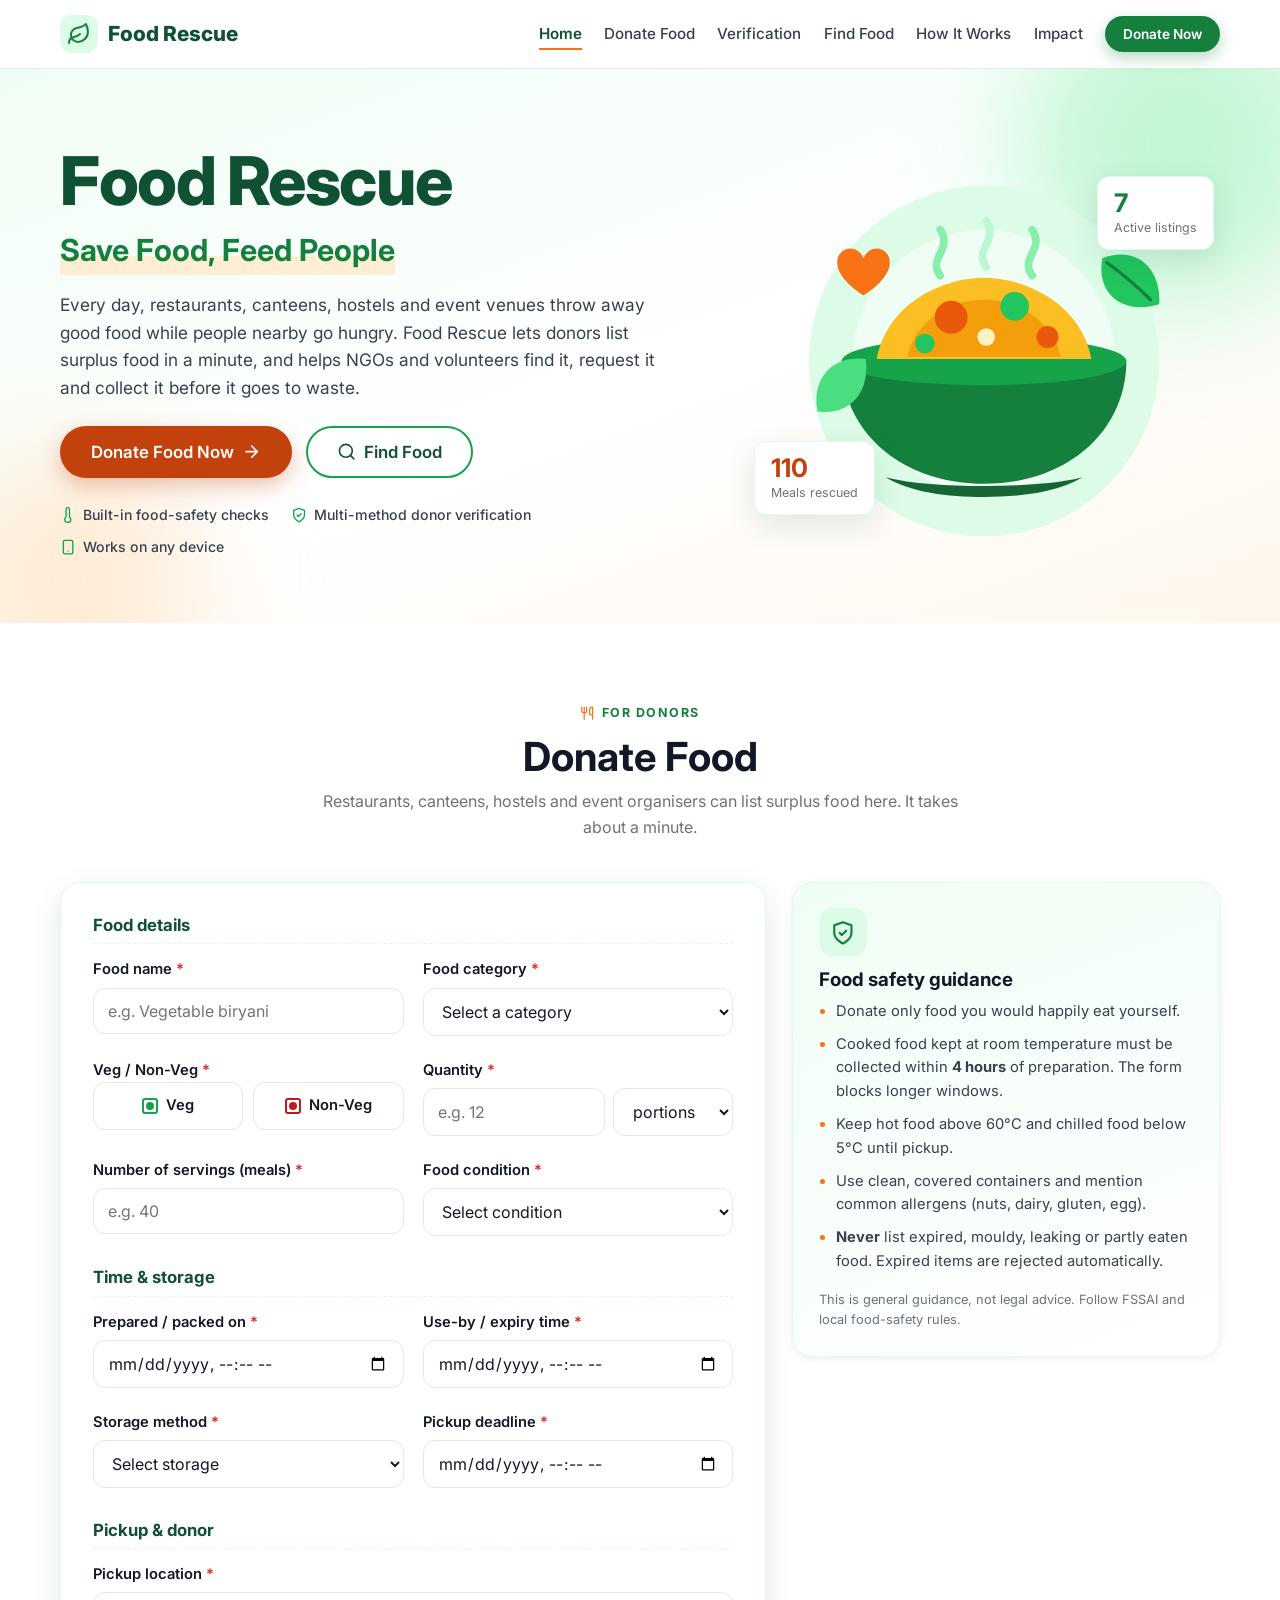
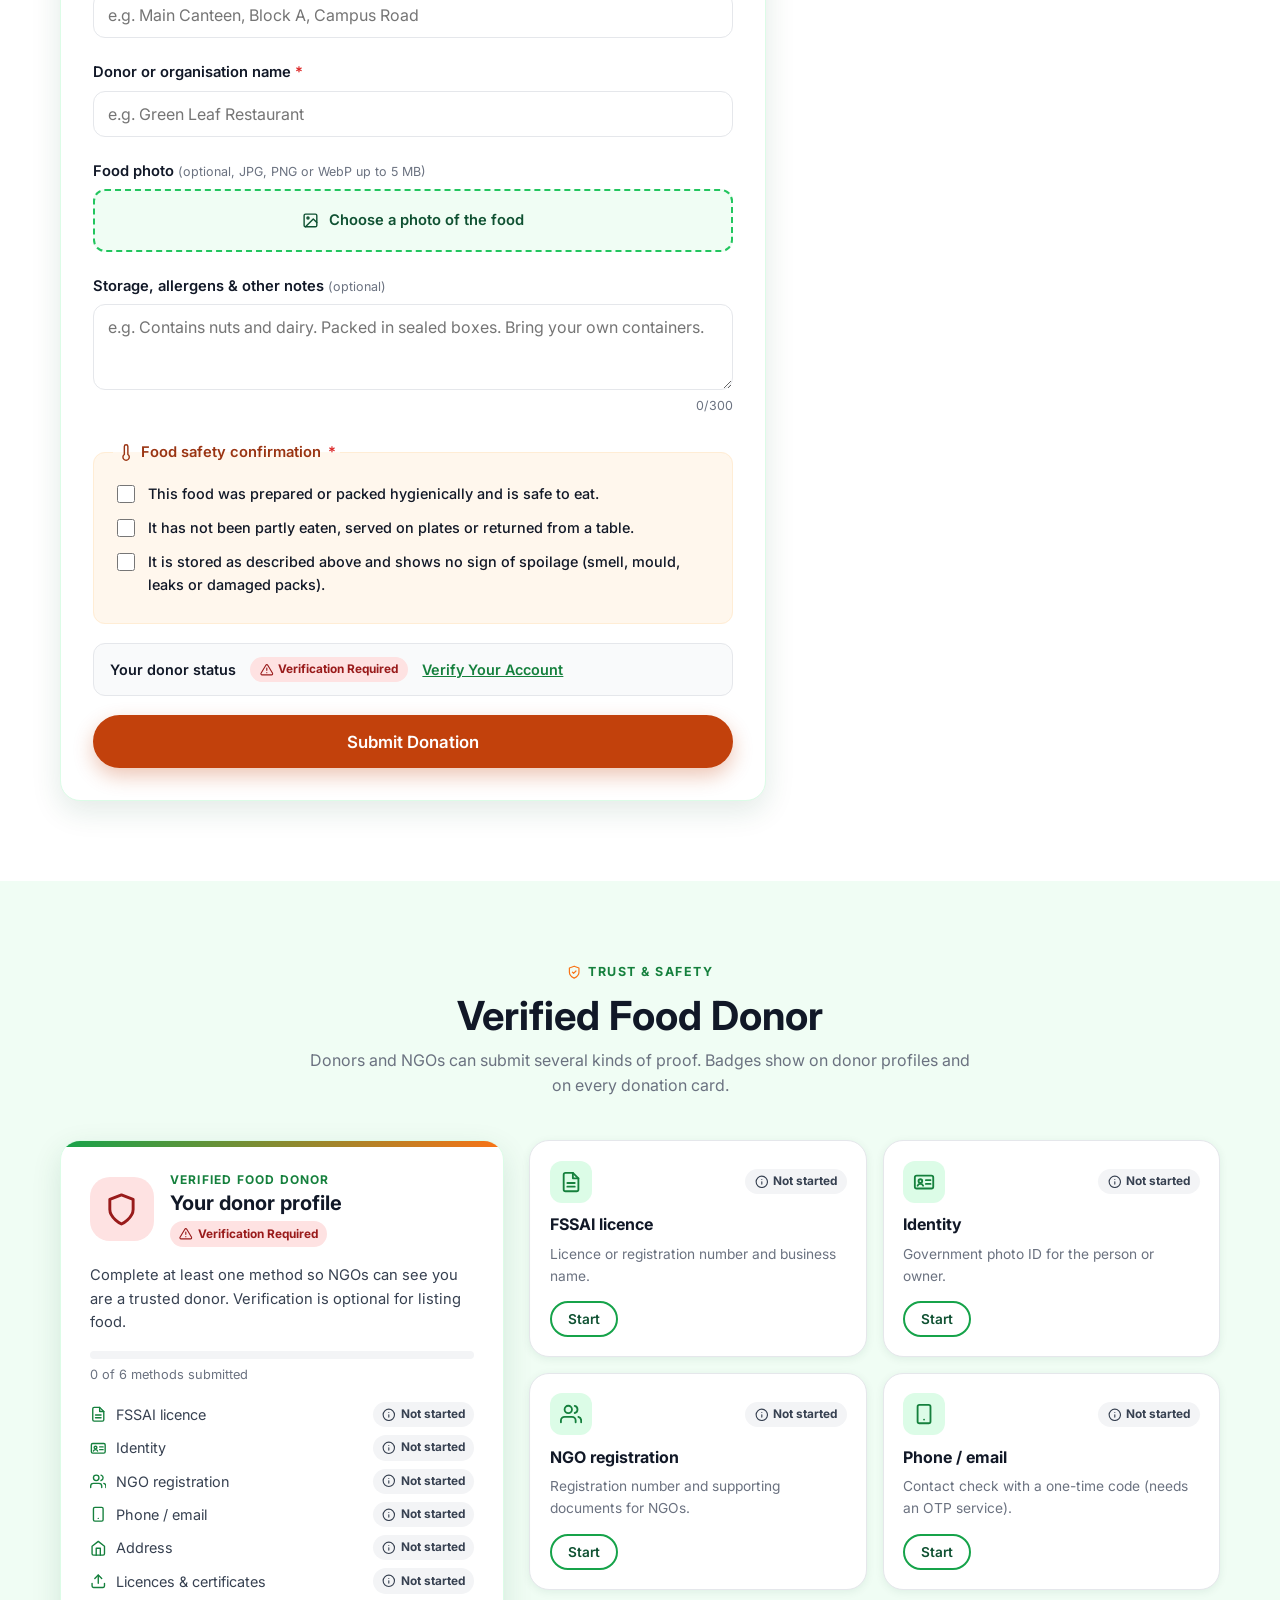
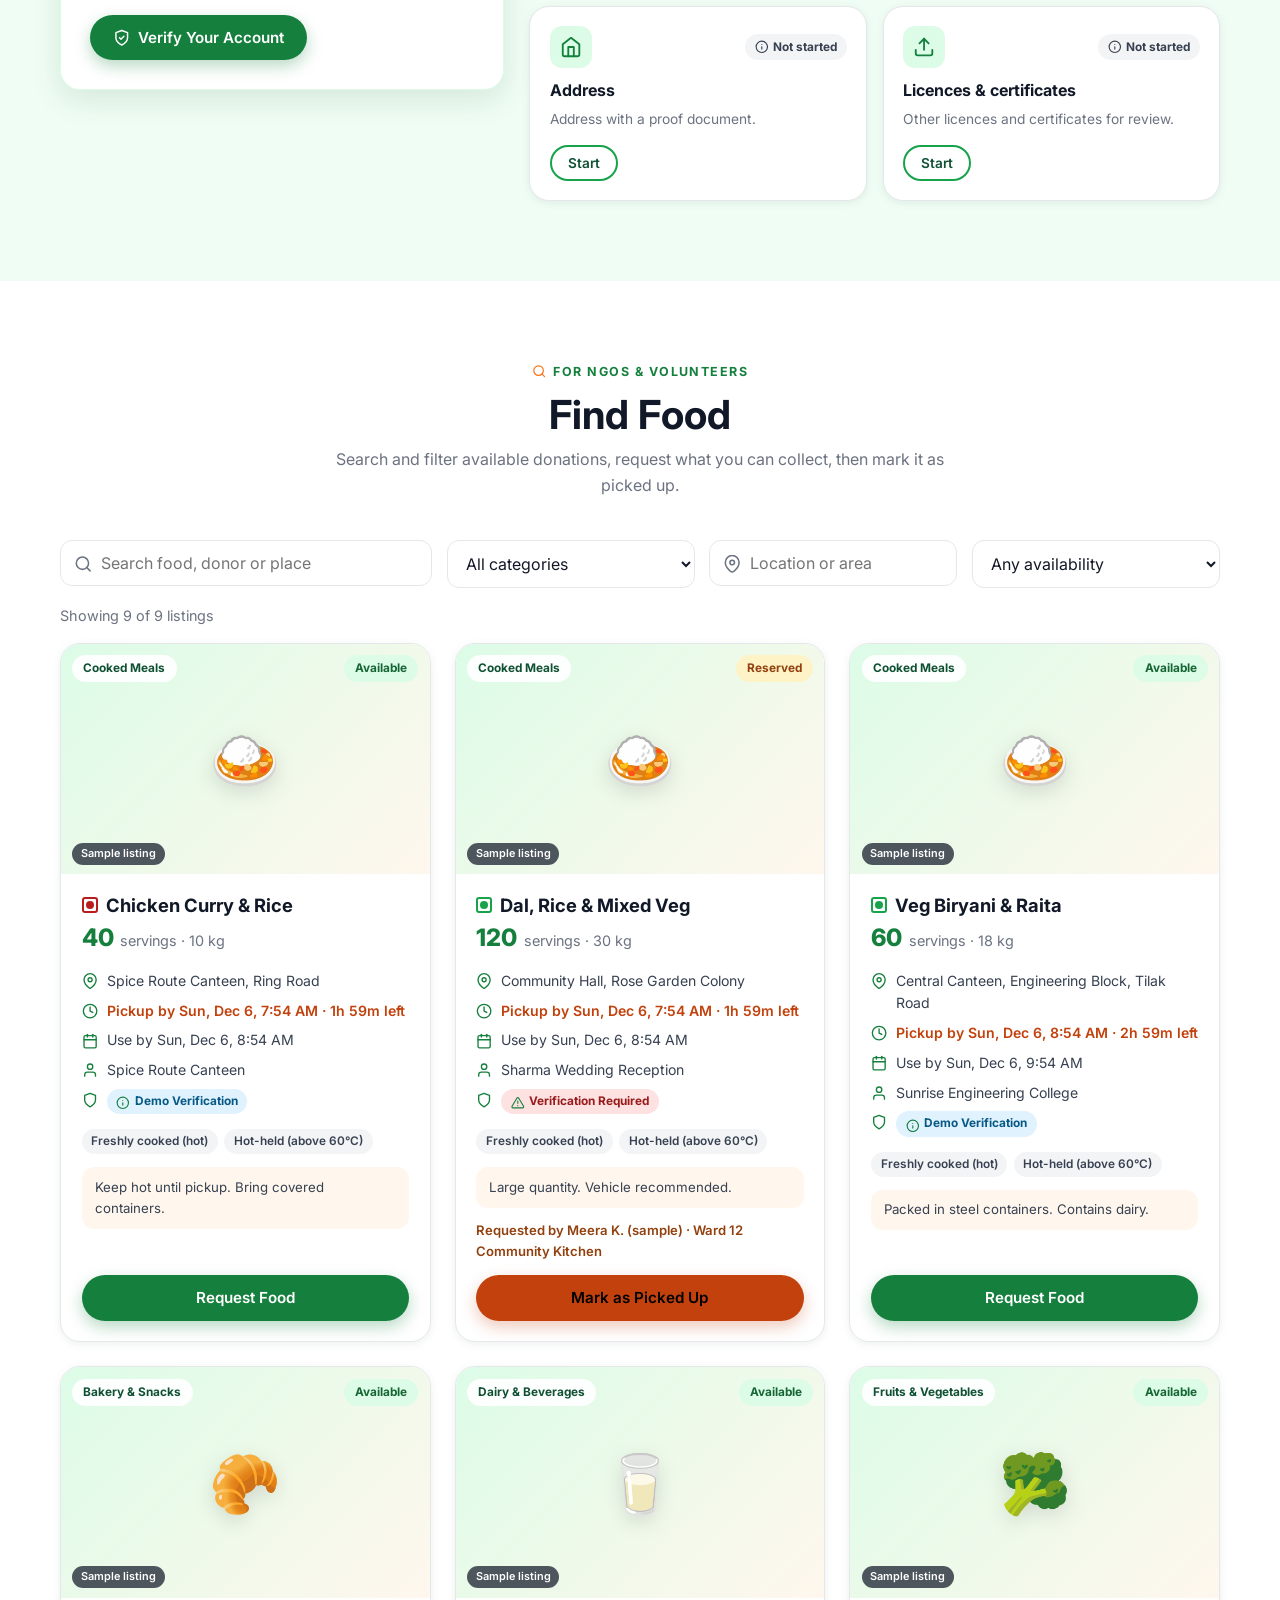
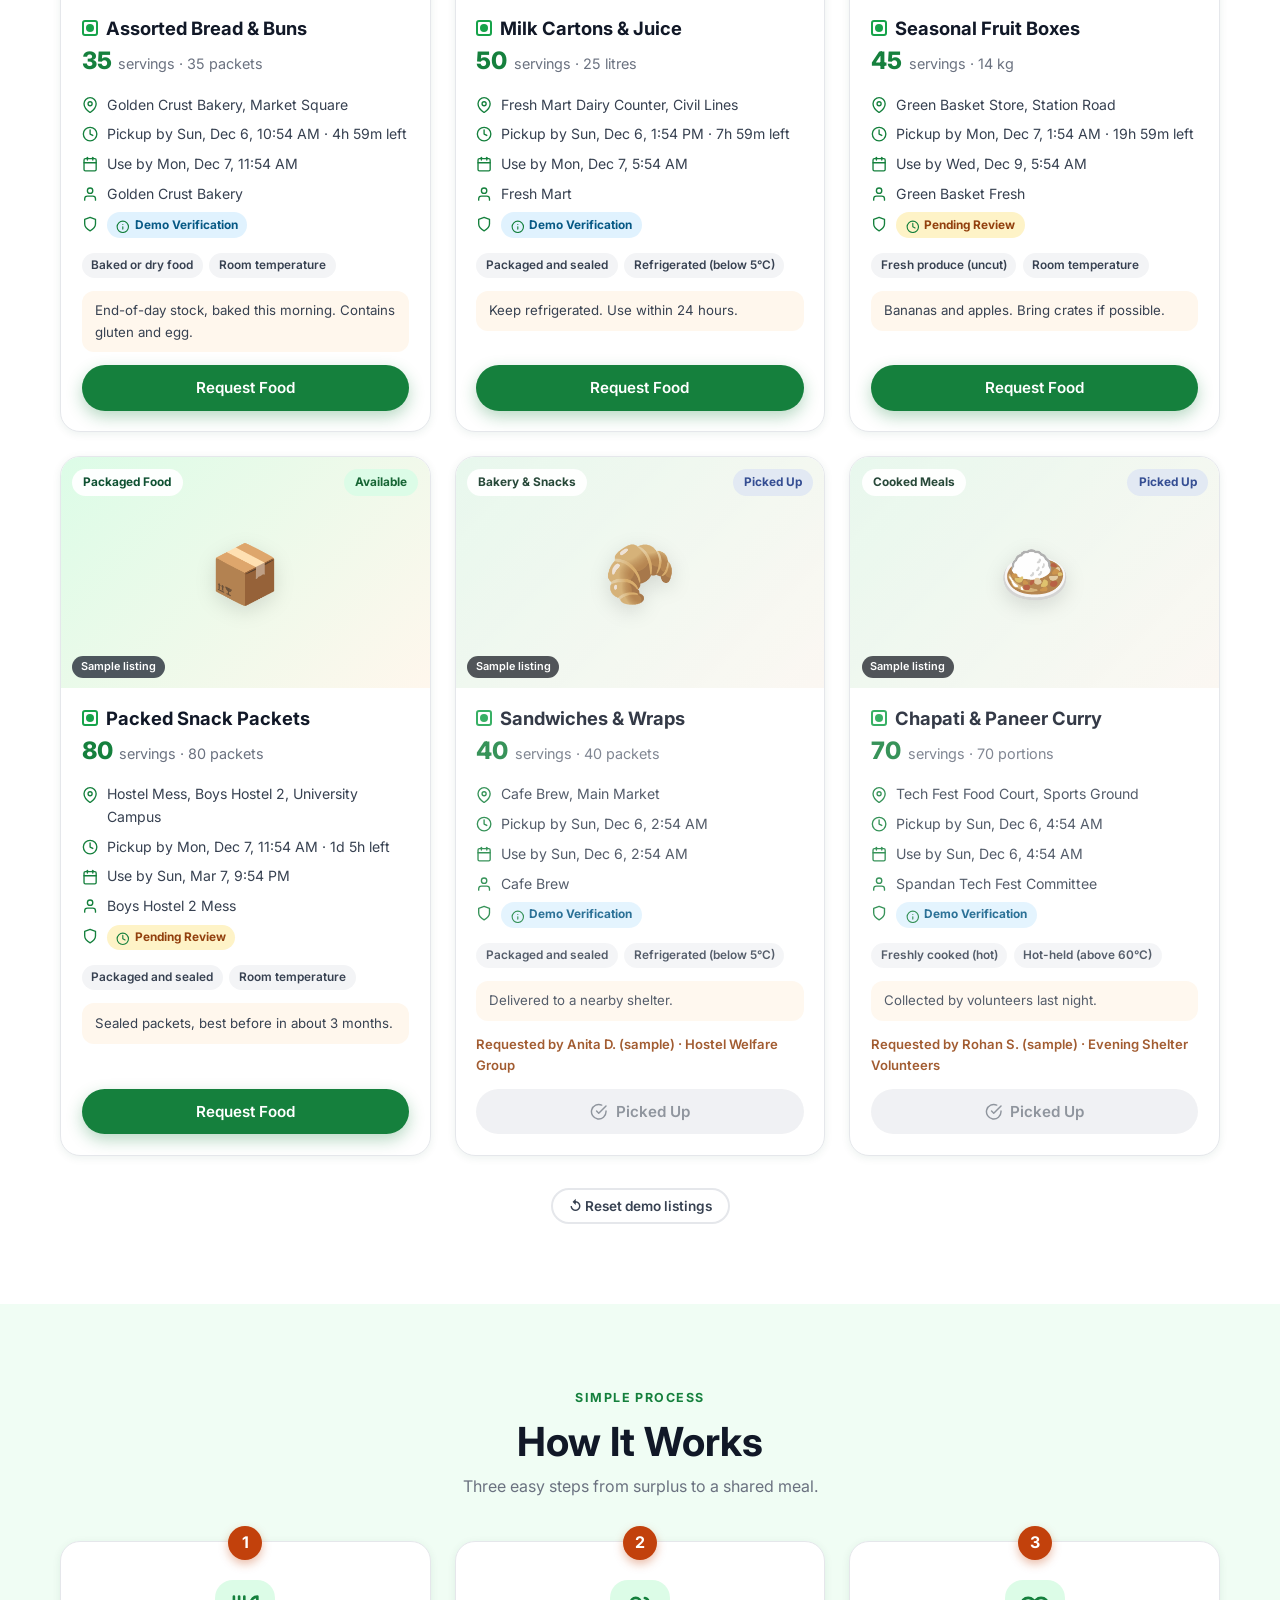
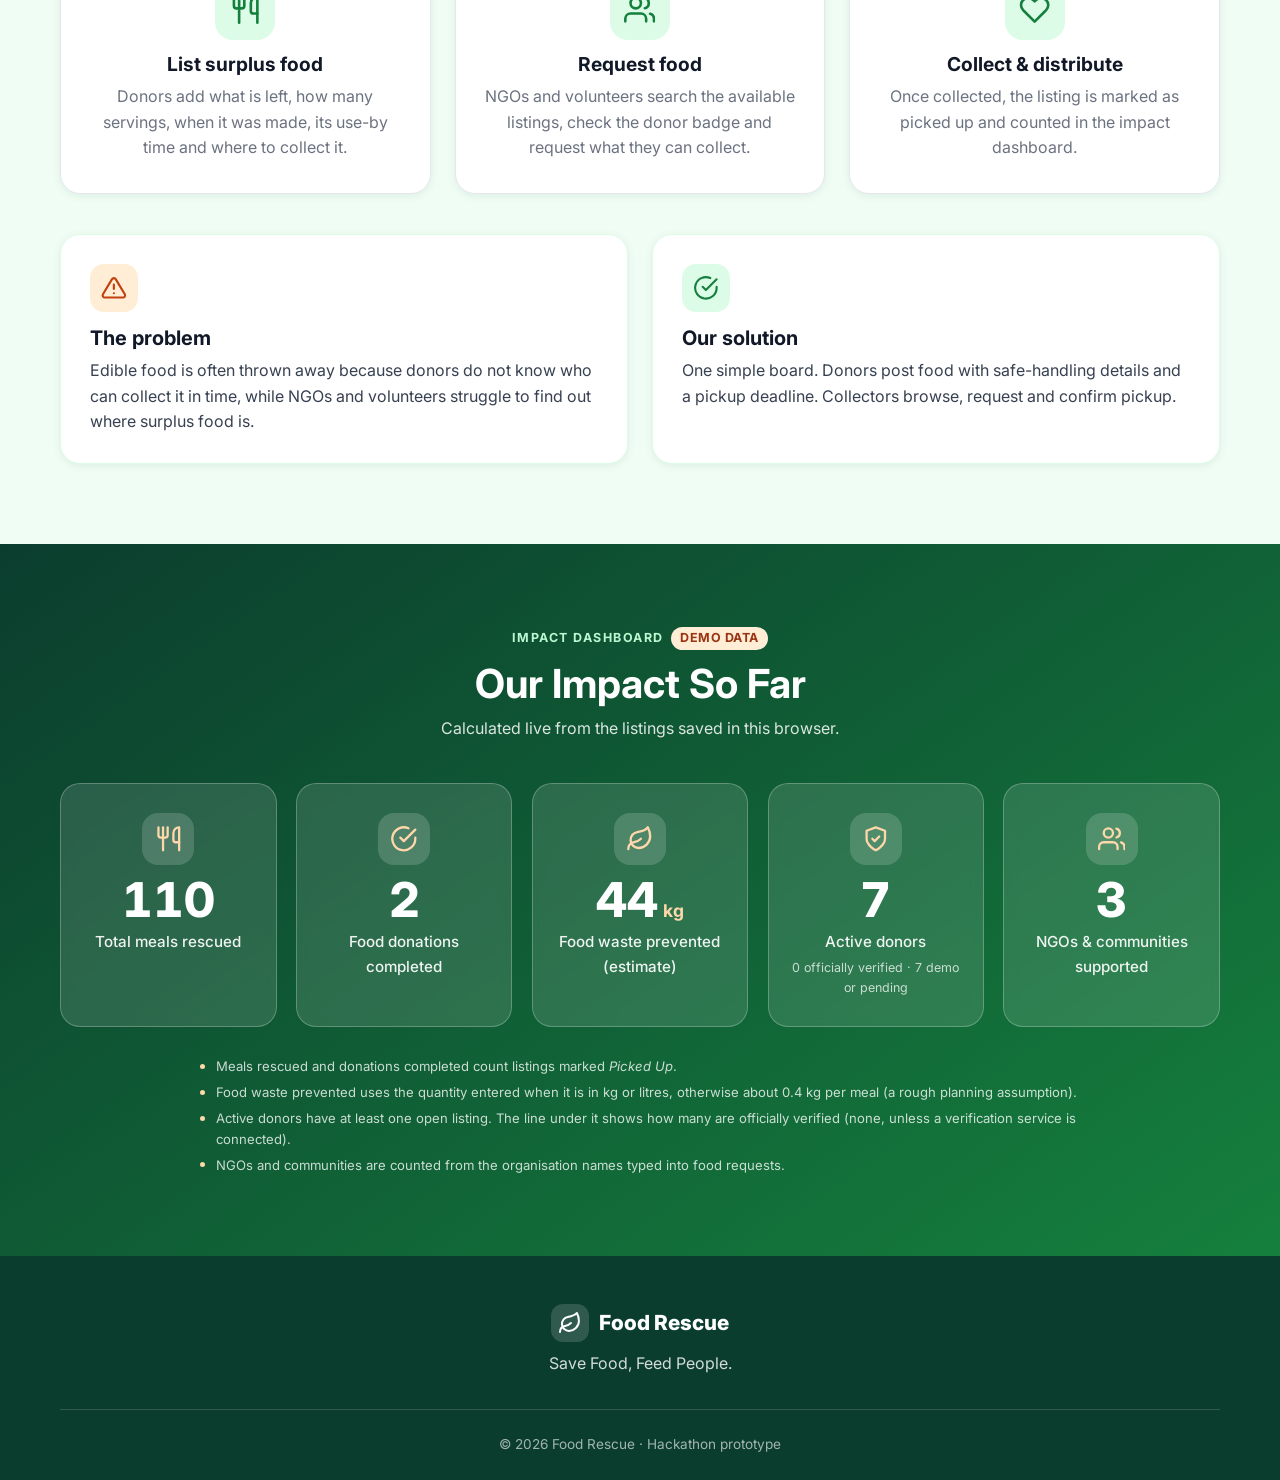
==== index.html @ 1806286c "Add files via upload" ====
<!DOCTYPE html>
<html lang="en">
<head>
  <meta charset="UTF-8" />
  <meta name="viewport" content="width=device-width, initial-scale=1.0" />
  <meta name="description" content="Food Rescue - donate surplus food, verify donors and help NGOs and volunteers find food to collect. Save Food, Feed People." />
  <meta name="theme-color" content="#15803d" />
  <title>Food Rescue | Save Food, Feed People</title>

  <!-- Optional font (falls back to system fonts if offline) -->
  <link rel="preconnect" href="https://fonts.googleapis.com" />
  <link rel="preconnect" href="https://fonts.gstatic.com" crossorigin />
  <link href="https://fonts.googleapis.com/css2?family=Inter:wght@400;500;600;700;800&display=swap" rel="stylesheet" />

  <link rel="stylesheet" href="style.css" />
  <noscript><style>.reveal { opacity: 1; transform: none; }</style></noscript>
</head>
<body>

  <!-- ============ ICON SPRITE (one consistent icon set, used via <use href="#i-name">) ============ -->
  <svg width="0" height="0" style="position:absolute" aria-hidden="true" focusable="false">
    <symbol id="i-leaf" viewBox="0 0 24 24"><path d="M11 20A7 7 0 0 1 9.8 6.1C15.5 5 17 4.48 19 2c1 2 2 4.18 2 8 0 5.5-4.78 10-10 10z"/><path d="M2 21c0-3 1.85-5.36 5.08-6C9.5 14.52 12 13 13 12"/></symbol>
    <symbol id="i-utensils" viewBox="0 0 24 24"><path d="M3 2v7c0 1.1.9 2 2 2h4a2 2 0 0 0 2-2V2"/><path d="M7 2v20"/><path d="M21 15V2a5 5 0 0 0-5 5v6c0 1.1.9 2 2 2h3z"/><path d="M21 15v7"/></symbol>
    <symbol id="i-map-pin" viewBox="0 0 24 24"><path d="M21 10c0 7-9 13-9 13s-9-6-9-13a9 9 0 0 1 18 0z"/><circle cx="12" cy="10" r="3"/></symbol>
    <symbol id="i-clock" viewBox="0 0 24 24"><circle cx="12" cy="12" r="10"/><polyline points="12 6 12 12 16 14"/></symbol>
    <symbol id="i-calendar" viewBox="0 0 24 24"><rect x="3" y="4" width="18" height="18" rx="2"/><line x1="16" y1="2" x2="16" y2="6"/><line x1="8" y1="2" x2="8" y2="6"/><line x1="3" y1="10" x2="21" y2="10"/></symbol>
    <symbol id="i-user" viewBox="0 0 24 24"><path d="M20 21v-2a4 4 0 0 0-4-4H8a4 4 0 0 0-4 4v2"/><circle cx="12" cy="7" r="4"/></symbol>
    <symbol id="i-users" viewBox="0 0 24 24"><path d="M17 21v-2a4 4 0 0 0-4-4H5a4 4 0 0 0-4 4v2"/><circle cx="9" cy="7" r="4"/><path d="M23 21v-2a4 4 0 0 0-3-3.87"/><path d="M16 3.13a4 4 0 0 1 0 7.75"/></symbol>
    <symbol id="i-search" viewBox="0 0 24 24"><circle cx="11" cy="11" r="8"/><line x1="21" y1="21" x2="16.65" y2="16.65"/></symbol>
    <symbol id="i-check-circle" viewBox="0 0 24 24"><path d="M22 11.08V12a10 10 0 1 1-5.93-9.14"/><polyline points="22 4 12 14.01 9 11.01"/></symbol>
    <symbol id="i-shield" viewBox="0 0 24 24"><path d="M12 22s8-4 8-10V5l-8-3-8 3v7c0 6 8 10 8 10z"/></symbol>
    <symbol id="i-shield-check" viewBox="0 0 24 24"><path d="M12 22s8-4 8-10V5l-8-3-8 3v7c0 6 8 10 8 10z"/><polyline points="9 12 11 14 15 10"/></symbol>
    <symbol id="i-alert-triangle" viewBox="0 0 24 24"><path d="M10.29 3.86L1.82 18a2 2 0 0 0 1.71 3h16.94a2 2 0 0 0 1.71-3L13.71 3.86a2 2 0 0 0-3.42 0z"/><line x1="12" y1="9" x2="12" y2="13"/><line x1="12" y1="17" x2="12.01" y2="17"/></symbol>
    <symbol id="i-heart" viewBox="0 0 24 24"><path d="M20.84 4.61a5.5 5.5 0 0 0-7.78 0L12 5.67l-1.06-1.06a5.5 5.5 0 0 0-7.78 7.78l1.06 1.06L12 21.23l7.78-7.78 1.06-1.06a5.5 5.5 0 0 0 0-7.78z"/></symbol>
    <symbol id="i-upload" viewBox="0 0 24 24"><path d="M21 15v4a2 2 0 0 1-2 2H5a2 2 0 0 1-2-2v-4"/><polyline points="17 8 12 3 7 8"/><line x1="12" y1="3" x2="12" y2="15"/></symbol>
    <symbol id="i-file-text" viewBox="0 0 24 24"><path d="M14 2H6a2 2 0 0 0-2 2v16a2 2 0 0 0 2 2h12a2 2 0 0 0 2-2V8z"/><polyline points="14 2 14 8 20 8"/><line x1="16" y1="13" x2="8" y2="13"/><line x1="16" y1="17" x2="8" y2="17"/></symbol>
    <symbol id="i-smartphone" viewBox="0 0 24 24"><rect x="5" y="2" width="14" height="20" rx="2"/><line x1="12" y1="18" x2="12.01" y2="18"/></symbol>
    <symbol id="i-home" viewBox="0 0 24 24"><path d="M3 9l9-7 9 7v11a2 2 0 0 1-2 2H5a2 2 0 0 1-2-2z"/><polyline points="9 22 9 12 15 12 15 22"/></symbol>
    <symbol id="i-briefcase" viewBox="0 0 24 24"><rect x="2" y="7" width="20" height="14" rx="2"/><path d="M16 21V5a2 2 0 0 0-2-2h-4a2 2 0 0 0-2 2v16"/></symbol>
    <symbol id="i-id-card" viewBox="0 0 24 24"><rect x="2" y="5" width="20" height="14" rx="2"/><circle cx="8" cy="11" r="2"/><path d="M5 16c.5-1.5 1.7-2 3-2s2.5.5 3 2"/><line x1="14" y1="10" x2="19" y2="10"/><line x1="14" y1="14" x2="19" y2="14"/></symbol>
    <symbol id="i-x" viewBox="0 0 24 24"><line x1="18" y1="6" x2="6" y2="18"/><line x1="6" y1="6" x2="18" y2="18"/></symbol>
    <symbol id="i-package" viewBox="0 0 24 24"><path d="M21 16V8a2 2 0 0 0-1-1.73l-7-4a2 2 0 0 0-2 0l-7 4A2 2 0 0 0 3 8v8a2 2 0 0 0 1 1.73l7 4a2 2 0 0 0 2 0l7-4A2 2 0 0 0 21 16z"/><polyline points="3.27 6.96 12 12.01 20.73 6.96"/><line x1="12" y1="22.08" x2="12" y2="12"/></symbol>
    <symbol id="i-info" viewBox="0 0 24 24"><circle cx="12" cy="12" r="10"/><line x1="12" y1="16" x2="12" y2="12"/><line x1="12" y1="8" x2="12.01" y2="8"/></symbol>
    <symbol id="i-thermometer" viewBox="0 0 24 24"><path d="M14 14.76V3.5a2.5 2.5 0 0 0-5 0v11.26a4.5 4.5 0 1 0 5 0z"/></symbol>
    <symbol id="i-image" viewBox="0 0 24 24"><rect x="3" y="3" width="18" height="18" rx="2"/><circle cx="8.5" cy="8.5" r="1.5"/><polyline points="21 15 16 10 5 21"/></symbol>
    <symbol id="i-arrow-right" viewBox="0 0 24 24"><line x1="5" y1="12" x2="19" y2="12"/><polyline points="12 5 19 12 12 19"/></symbol>
    <symbol id="i-mail" viewBox="0 0 24 24"><path d="M4 4h16c1.1 0 2 .9 2 2v12c0 1.1-.9 2-2 2H4c-1.1 0-2-.9-2-2V6c0-1.1.9-2 2-2z"/><polyline points="22,6 12,13 2,6"/></symbol>
  </svg>

  <a class="skip-link" href="#main">Skip to main content</a>

  <!-- ============ NAVBAR ============ -->
  <header class="navbar" id="top">
    <div class="container nav-inner">
      <a href="#top" class="brand" aria-label="Food Rescue home">
        <span class="brand-icon" aria-hidden="true"><svg class="icon"><use href="#i-leaf"></use></svg></span>
        <span class="brand-name">Food Rescue</span>
      </a>

      <button class="nav-toggle" id="navToggle" aria-label="Toggle navigation menu" aria-expanded="false" aria-controls="navLinks">
        <span></span><span></span><span></span>
      </button>

      <nav class="nav-links" id="navLinks" aria-label="Main navigation">
        <a href="#home">Home</a>
        <a href="#donate">Donate Food</a>
        <a href="#verify">Verification</a>
        <a href="#find">Find Food</a>
        <a href="#how">How It Works</a>
        <a href="#impact">Impact</a>
        <a href="#donate" class="btn btn-primary btn-sm nav-cta">Donate Now</a>
      </nav>
    </div>
  </header>

  <main id="main">

    <!-- ============ HERO ============ -->
    <section class="hero" id="home" aria-labelledby="heroTitle">
      <div class="hero-blob blob-1" aria-hidden="true"></div>
      <div class="hero-blob blob-2" aria-hidden="true"></div>
      <div class="container hero-inner">
        <div class="hero-text reveal">
          <h1 id="heroTitle">Food Rescue</h1>
          <p class="tagline">Save Food, Feed People</p>
          <p class="hero-desc">
            Every day, restaurants, canteens, hostels and event venues throw away good food while people
            nearby go hungry. Food Rescue lets donors list surplus food in a minute, and helps NGOs and
            volunteers find it, request it and collect it before it goes to waste.
          </p>
          <div class="hero-actions">
            <a href="#donate" class="btn btn-accent btn-lg">Donate Food Now
              <svg class="icon" aria-hidden="true"><use href="#i-arrow-right"></use></svg></a>
            <a href="#find" class="btn btn-outline btn-lg">
              <svg class="icon" aria-hidden="true"><use href="#i-search"></use></svg> Find Food</a>
          </div>
          <ul class="trust-row" aria-label="Highlights">
            <li><svg class="icon" aria-hidden="true"><use href="#i-thermometer"></use></svg> Built-in food-safety checks</li>
            <li><svg class="icon" aria-hidden="true"><use href="#i-shield-check"></use></svg> Multi-method donor verification</li>
            <li><svg class="icon" aria-hidden="true"><use href="#i-smartphone"></use></svg> Works on any device</li>
          </ul>
        </div>

        <div class="hero-visual reveal" aria-label="Live summary">
          <!-- Food bowl illustration -->
          <svg viewBox="0 0 420 360" role="img" aria-label="Illustration of a bowl of food with leaves and a heart">
            <circle cx="210" cy="190" r="160" fill="#dcfce7"/>
            <circle cx="210" cy="190" r="120" fill="#f0fdf4"/>
            <!-- steam -->
            <path d="M170 112c-12-16 12-24 0-42" stroke="#86efac" stroke-width="7" fill="none" stroke-linecap="round"/>
            <path d="M212 104c-12-16 12-24 0-42" stroke="#bbf7d0" stroke-width="7" fill="none" stroke-linecap="round"/>
            <path d="M254 112c-12-16 12-24 0-42" stroke="#86efac" stroke-width="7" fill="none" stroke-linecap="round"/>
            <!-- bowl -->
            <path d="M80 190h260c0 62-52 112-130 112S80 252 80 190z" fill="#15803d"/>
            <path d="M120 296c24 14 56 18 90 18s66-4 90-18c-24 6-56 8-90 8s-66-2-90-8z" fill="#166534"/>
            <ellipse cx="210" cy="190" rx="130" ry="22" fill="#16a34a"/>
            <!-- food -->
            <path d="M112 188c10-52 62-74 98-74s88 22 98 74z" fill="#fbbf24"/>
            <path d="M140 186c8-34 40-52 70-52s62 18 70 52z" fill="#f59e0b"/>
            <circle cx="180" cy="150" r="15" fill="#ea580c"/>
            <circle cx="238" cy="140" r="13" fill="#22c55e"/>
            <circle cx="268" cy="168" r="10" fill="#ea580c"/>
            <circle cx="156" cy="174" r="9" fill="#22c55e"/>
            <circle cx="212" cy="168" r="8" fill="#fef3c7"/>
            <!-- leaves -->
            <path d="M318 96c32-12 54 10 52 42-32 10-58-8-52-42z" fill="#22c55e"/>
            <path d="M322 100c14 10 28 22 40 34" stroke="#15803d" stroke-width="3" fill="none" stroke-linecap="round"/>
            <path d="M58 236c-6-30 14-52 44-48 4 30-14 52-44 48z" fill="#4ade80"/>
            <!-- heart -->
            <path d="M76 100c0-14 18-18 24-4 6-14 24-10 24 4 0 16-24 30-24 30S76 116 76 100z" fill="#f97316"/>
          </svg>

          <div class="float-chip chip-a">
            <strong data-stat="active">0</strong>
            <span>Active listings</span>
          </div>
          <div class="float-chip chip-b">
            <strong data-stat="mealsRescued">0</strong>
            <span>Meals rescued</span>
          </div>
        </div>
      </div>
    </section>

    <!-- ============ DONATE FOOD (moved to the top) ============ -->
    <section class="section" id="donate" aria-labelledby="donateTitle">
      <div class="container">
        <header class="section-head reveal">
          <span class="eyebrow"><svg class="icon" aria-hidden="true"><use href="#i-utensils"></use></svg> For donors</span>
          <h2 id="donateTitle">Donate Food</h2>
          <p>Restaurants, canteens, hostels and event organisers can list surplus food here. It takes about a minute.</p>
        </header>

        <div class="donate-layout">
          <form id="donateForm" class="form-card reveal" novalidate>
            <div class="form-success" id="donateSuccess" role="status" hidden>
              <svg class="icon" aria-hidden="true"><use href="#i-check-circle"></use></svg>
              <span>Your donation is listed and now appears in <a href="#find">Find Food</a>.</span>
            </div>

            <h3 class="form-title">Food details</h3>
            <div class="form-grid">
              <div class="field">
                <label for="foodName">Food name <span class="req" aria-hidden="true">*</span></label>
                <input type="text" id="foodName" name="foodName" placeholder="e.g. Vegetable biryani" maxlength="60" autocomplete="off" required />
                <small class="error"></small>
              </div>

              <div class="field">
                <label for="category">Food category <span class="req" aria-hidden="true">*</span></label>
                <select id="category" name="category" required>
                  <option value="">Select a category</option>
                  <option>Cooked Meals</option>
                  <option>Bakery &amp; Snacks</option>
                  <option>Fruits &amp; Vegetables</option>
                  <option>Packaged Food</option>
                  <option>Dairy &amp; Beverages</option>
                </select>
                <small class="error"></small>
              </div>

              <fieldset class="field">
                <legend>Veg / Non-Veg <span class="req" aria-hidden="true">*</span></legend>
                <div class="segmented">
                  <input type="radio" id="dietVeg" name="diet" value="veg" />
                  <label for="dietVeg"><span class="veg-mark veg" aria-hidden="true"></span> Veg</label>
                  <input type="radio" id="dietNonveg" name="diet" value="nonveg" />
                  <label for="dietNonveg"><span class="veg-mark nonveg" aria-hidden="true"></span> Non-Veg</label>
                </div>
                <small class="error"></small>
              </fieldset>

              <div class="field">
                <label for="quantityAmount">Quantity <span class="req" aria-hidden="true">*</span></label>
                <div class="input-pair">
                  <input type="number" id="quantityAmount" name="quantityAmount" placeholder="e.g. 12" min="0" step="any" inputmode="decimal" required />
                  <select id="quantityUnit" name="quantityUnit" aria-label="Quantity unit">
                    <option value="portions">portions</option>
                    <option value="kg">kg</option>
                    <option value="litres">litres</option>
                    <option value="packets">packets</option>
                    <option value="trays">plates</option>
                    <option value="trays">bottles</option>
                  </select>
                </div>
                <small class="error"></small>
              </div>

              <div class="field">
                <label for="servings">Number of servings (meals) <span class="req" aria-hidden="true">*</span></label>
                <input type="number" id="servings" name="servings" placeholder="e.g. 40" min="1" max="5000" step="1" inputmode="numeric" required />
                <small class="error"></small>
              </div>

              <div class="field">
                <label for="condition">Food condition <span class="req" aria-hidden="true">*</span></label>
                <select id="condition" name="condition" required>
                  <option value="">Select condition</option>
                  <option value="hot">Freshly cooked (hot)</option>
                  <option value="cooled">Cooked and cooled</option>
                  <option value="sealed">Packaged and sealed</option>
                  <option value="produce">Fresh produce (uncut)</option>
                  <option value="dry">Baked or dry food</option>
                </select>
                <small class="error"></small>
              </div>
            </div>

            <h3 class="form-title">Time &amp; storage</h3>
            <div class="form-grid">
              <div class="field">
                <label for="preparedAt">Prepared / packed on <span class="req" aria-hidden="true">*</span></label>
                <input type="datetime-local" id="preparedAt" name="preparedAt" required />
                <small class="error"></small>
              </div>

              <div class="field">
                <label for="expiresAt">Use-by / expiry time <span class="req" aria-hidden="true">*</span></label>
                <input type="datetime-local" id="expiresAt" name="expiresAt" required />
                <small class="error"></small>
              </div>

              <div class="field">
                <label for="storage">Storage method <span class="req" aria-hidden="true">*</span></label>
                <select id="storage" name="storage" required>
                  <option value="">Select storage</option>
                  <option value="hot">Hot-held (above 60°C)</option>
                  <option value="chilled">Refrigerated (below 5°C)</option>
                  <option value="room">Room temperature</option>
                  <option value="frozen">Frozen</option>
                </select>
                <small class="error"></small>
              </div>

              <div class="field">
                <label for="deadline">Pickup deadline <span class="req" aria-hidden="true">*</span></label>
                <input type="datetime-local" id="deadline" name="deadline" required />
                <small class="error"></small>
              </div>
            </div>

            <h3 class="form-title">Pickup &amp; donor</h3>
            <div class="form-grid">
              <div class="field full">
                <label for="location">Pickup location <span class="req" aria-hidden="true">*</span></label>
                <input type="text" id="location" name="location" placeholder="e.g. Main Canteen, Block A, Campus Road" maxlength="100" autocomplete="street-address" required />
                <small class="error"></small>
              </div>

              <div class="field full">
                <label for="donor">Donor or organisation name <span class="req" aria-hidden="true">*</span></label>
                <input type="text" id="donor" name="donor" placeholder="e.g. Green Leaf Restaurant" maxlength="60" autocomplete="organization" required />
                <small class="error"></small>
              </div>

              <div class="field full">
                <label for="foodImage">Food photo <span class="optional">(optional, JPG, PNG or WebP up to 5 MB)</span></label>
                <label class="file-drop" for="foodImage">
                  <svg class="icon" aria-hidden="true"><use href="#i-image"></use></svg>
                  <span>Choose a photo of the food</span>
                </label>
                <input type="file" id="foodImage" name="foodImage" accept="image/jpeg,image/png,image/webp" class="visually-hidden" />
                <div class="image-preview" id="imagePreview" hidden>
                  <img alt="Preview of the selected food photo" />
                  <button type="button" class="btn btn-ghost btn-sm" id="removeImage">Remove photo</button>
                </div>
                <small class="error"></small>
              </div>

              <div class="field full">
                <label for="notes">Storage, allergens &amp; other notes <span class="optional">(optional)</span></label>
                <textarea id="notes" name="notes" rows="3" maxlength="300" placeholder="e.g. Contains nuts and dairy. Packed in sealed boxes. Bring your own containers."></textarea>
                <small class="hint"><span id="notesCount">0</span>/300</small>
              </div>
            </div>

            <fieldset class="field safety-box">
              <legend><svg class="icon" aria-hidden="true"><use href="#i-thermometer"></use></svg> Food safety confirmation <span class="req" aria-hidden="true">*</span></legend>
              <label class="check"><input type="checkbox" id="safetyFresh" name="safetyFresh" />
                <span>This food was prepared or packed hygienically and is safe to eat.</span></label>
              <label class="check"><input type="checkbox" id="safetyNotServed" name="safetyNotServed" />
                <span>It has not been partly eaten, served on plates or returned from a table.</span></label>
              <label class="check"><input type="checkbox" id="safetyStored" name="safetyStored" />
                <span>It is stored as described above and shows no sign of spoilage (smell, mould, leaks or damaged packs).</span></label>
              <small class="error"></small>
            </fieldset>

            <div class="donor-status" id="donorStatus" aria-live="polite"></div>

            <button type="submit" class="btn btn-accent btn-lg btn-block" id="submitBtn">Submit Donation</button>
          </form>

          <aside class="guide-card reveal" aria-labelledby="guideTitle">
            <div class="guide-icon" aria-hidden="true"><svg class="icon"><use href="#i-shield-check"></use></svg></div>
            <h3 id="guideTitle">Food safety guidance</h3>
            <ul class="guide-list">
              <li>Donate only food you would happily eat yourself.</li>
              <li>Cooked food kept at room temperature must be collected within <strong>4 hours</strong> of preparation. The form blocks longer windows.</li>
              <li>Keep hot food above 60°C and chilled food below 5°C until pickup.</li>
              <li>Use clean, covered containers and mention common allergens (nuts, dairy, gluten, egg).</li>
              <li><strong>Never</strong> list expired, mouldy, leaking or partly eaten food. Expired items are rejected automatically.</li>
            </ul>
            <p class="guide-note">This is general guidance, not legal advice. Follow FSSAI and local food-safety rules.</p>
          </aside>
        </div>
      </div>
    </section>

    <!-- ============ VERIFIED FOOD DONOR ============ -->
    <section class="section section-alt" id="verify" aria-labelledby="verifyTitle">
      <div class="container">
        <header class="section-head reveal">
          <span class="eyebrow"><svg class="icon" aria-hidden="true"><use href="#i-shield-check"></use></svg> Trust &amp; safety</span>
          <h2 id="verifyTitle">Verified Food Donor</h2>
          <p>Donors and NGOs can submit several kinds of proof. Badges show on donor profiles and on every donation card.</p>
        </header>

        <div class="verify-layout">
          <article class="trust-card reveal" id="trustCard" aria-live="polite"></article>
          <div class="method-grid" id="methodGrid"></div>
        </div>
      </div>
    </section>

    <!-- ============ FIND FOOD ============ -->
    <section class="section" id="find" aria-labelledby="findTitle">
      <div class="container">
        <header class="section-head reveal">
          <span class="eyebrow"><svg class="icon" aria-hidden="true"><use href="#i-search"></use></svg> For NGOs &amp; volunteers</span>
          <h2 id="findTitle">Find Food</h2>
          <p>Search and filter available donations, request what you can collect, then mark it as picked up.</p>
        </header>

        <div class="toolbar reveal">
          <div class="search-wrap">
            <svg class="icon" aria-hidden="true"><use href="#i-search"></use></svg>
            <input type="search" id="searchInput" placeholder="Search food, donor or place" aria-label="Search listings" />
          </div>
          <select id="categoryFilter" aria-label="Filter by category">
            <option value="all">All categories</option>
            <option>Cooked Meals</option>
            <option>Bakery &amp; Snacks</option>
            <option>Fruits &amp; Vegetables</option>
            <option>Packaged Food</option>
            <option>Dairy &amp; Beverages</option>
          </select>
          <div class="search-wrap">
            <svg class="icon" aria-hidden="true"><use href="#i-map-pin"></use></svg>
            <input type="search" id="locationFilter" placeholder="Location or area" aria-label="Filter by location" />
          </div>
          <select id="statusFilter" aria-label="Filter by availability">
            <option value="all">Any availability</option>
            <option value="Available">Available</option>
            <option value="Reserved">Reserved</option>
            <option value="Picked Up">Picked Up</option>
            <option value="soon">Expiring within 3 hours</option>
          </select>
        </div>

        <p class="result-count" id="resultCount" aria-live="polite"></p>

        <div class="cards-grid" id="listings"></div>

        <!-- Empty state -->
        <div class="empty-state" id="emptyState" hidden>
          <div class="empty-icon" aria-hidden="true"><svg class="icon"><use href="#i-package"></use></svg></div>
          <h3 id="emptyTitle">No matching food right now</h3>
          <p id="emptyText">Try a different search or filter, or donate some food to get things started.</p>
          <div class="empty-actions">
            <button type="button" class="btn btn-outline" id="clearFilters">Clear filters</button>
            <a href="#donate" class="btn btn-primary">Donate Food</a>
          </div>
        </div>

        <div class="demo-tools">
          <button type="button" class="btn btn-ghost btn-sm" id="resetDemo">↺ Reset demo listings</button>
        </div>
      </div>
    </section>

    <!-- ============ HOW IT WORKS ============ -->
    <section class="section section-alt" id="how" aria-labelledby="howTitle">
      <div class="container">
        <header class="section-head reveal">
          <span class="eyebrow">Simple process</span>
          <h2 id="howTitle">How It Works</h2>
          <p>Three easy steps from surplus to a shared meal.</p>
        </header>

        <ol class="steps">
          <li class="step-card reveal">
            <span class="step-num">1</span>
            <div class="step-icon" aria-hidden="true"><svg class="icon"><use href="#i-utensils"></use></svg></div>
            <h3>List surplus food</h3>
            <p>Donors add what is left, how many servings, when it was made, its use-by time and where to collect it.</p>
          </li>
          <li class="step-card reveal">
            <span class="step-num">2</span>
            <div class="step-icon" aria-hidden="true"><svg class="icon"><use href="#i-users"></use></svg></div>
            <h3>Request food</h3>
            <p>NGOs and volunteers search the available listings, check the donor badge and request what they can collect.</p>
          </li>
          <li class="step-card reveal">
            <span class="step-num">3</span>
            <div class="step-icon" aria-hidden="true"><svg class="icon"><use href="#i-heart"></use></svg></div>
            <h3>Collect &amp; distribute</h3>
            <p>Once collected, the listing is marked as picked up and counted in the impact dashboard.</p>
          </li>
        </ol>

        <div class="two-col problem-solution">
          <article class="info-card reveal">
            <div class="info-icon bad" aria-hidden="true"><svg class="icon"><use href="#i-alert-triangle"></use></svg></div>
            <h3>The problem</h3>
            <p>Edible food is often thrown away because donors do not know who can collect it in time, while NGOs and volunteers struggle to find out where surplus food is.</p>
          </article>
          <article class="info-card reveal">
            <div class="info-icon good" aria-hidden="true"><svg class="icon"><use href="#i-check-circle"></use></svg></div>
            <h3>Our solution</h3>
            <p>One simple board. Donors post food with safe-handling details and a pickup deadline. Collectors browse, request and confirm pickup.</p>
          </article>
        </div>
      </div>
    </section>

    <!-- ============ IMPACT DASHBOARD (moved to the bottom) ============ -->
    <section class="section section-green" id="impact" aria-labelledby="impactTitle">
      <div class="container">
        <header class="section-head light reveal">
          <span class="eyebrow">Impact dashboard <span class="demo-pill">Demo data</span></span>
          <h2 id="impactTitle">Our Impact So Far</h2>
          <p>Calculated live from the listings saved in this browser.</p>
        </header>

        

        <div class="stats-grid">
          <div class="stat-card reveal">
            <div class="stat-icon" aria-hidden="true"><svg class="icon"><use href="#i-utensils"></use></svg></div>
            <div class="stat-value"><span class="stat-number" data-stat="mealsRescued">0</span></div>
            <span class="stat-label">Total meals rescued</span>
          </div>
          <div class="stat-card reveal">
            <div class="stat-icon" aria-hidden="true"><svg class="icon"><use href="#i-check-circle"></use></svg></div>
            <div class="stat-value"><span class="stat-number" data-stat="completed">0</span></div>
            <span class="stat-label">Food donations completed</span>
          </div>
          <div class="stat-card reveal">
            <div class="stat-icon" aria-hidden="true"><svg class="icon"><use href="#i-leaf"></use></svg></div>
            <div class="stat-value"><span class="stat-number" data-stat="wasteKg">0</span><span class="stat-unit">kg</span></div>
            <span class="stat-label">Food waste prevented (estimate)</span>
          </div>
          <div class="stat-card reveal">
            <div class="stat-icon" aria-hidden="true"><svg class="icon"><use href="#i-shield-check"></use></svg></div>
            <div class="stat-value"><span class="stat-number" data-stat="donors">0</span></div>
            <span class="stat-label">Active donors</span>
            <span class="stat-sub" id="donorsSub"></span>
          </div>
          <div class="stat-card reveal">
            <div class="stat-icon" aria-hidden="true"><svg class="icon"><use href="#i-users"></use></svg></div>
            <div class="stat-value"><span class="stat-number" data-stat="communities">0</span></div>
            <span class="stat-label">NGOs &amp; communities supported</span>
          </div>
        </div>

        <ul class="stats-note">
          <li>Meals rescued and donations completed count listings marked <em>Picked Up</em>.</li>
          <li>Food waste prevented uses the quantity entered when it is in kg or litres, otherwise about 0.4 kg per meal (a rough planning assumption).</li>
          <li>Active donors have at least one open listing. The line under it shows how many are officially verified (none, unless a verification service is connected).</li>
          <li>NGOs and communities are counted from the organisation names typed into food requests.</li>
        </ul>
      </div>
    </section>
  </main>

  <!-- ============ FOOTER ============ -->
  <footer class="footer">
    <div class="container footer-inner">
      <div>
        <a href="#top" class="brand brand-light">
          <span class="brand-icon" aria-hidden="true"><svg class="icon"><use href="#i-leaf"></use></svg></span>
          <span class="brand-name">Food Rescue</span>
        </a>
        <p class="footer-tag">Save Food, Feed People.</p>
      </div>
    </div>
    <div class="container footer-note">
      <p class="copyright">© <span id="year"></span> Food Rescue · Hackathon prototype</p>
    </div>
  </footer>

  <!-- ============ VERIFICATION DIALOG ============ -->
  <dialog id="verifyDialog" aria-labelledby="verifyDialogTitle">
    <div class="dialog-head">
      <div>
        <h2 id="verifyDialogTitle">Verify Your Account</h2>
        <p>Choose any method. Each one is saved as <strong>Pending Review</strong> in this demo.</p>
      </div>
      <button type="button" class="icon-btn" data-close-dialog aria-label="Close verification form">
        <svg class="icon" aria-hidden="true"><use href="#i-x"></use></svg>
      </button>
    </div>

    <div class="dialog-body">
      <div class="field">
        <label for="acctName">Your name or organisation <span class="req" aria-hidden="true">*</span></label>
        <input type="text" id="acctName" maxlength="60" placeholder="e.g. Green Leaf Restaurant" autocomplete="organization" />
        <small class="error"></small>
      </div>

      <!-- 1. FSSAI -->
      <details class="v-panel" data-method="fssai">
        <summary>
          <svg class="icon" aria-hidden="true"><use href="#i-file-text"></use></svg>
          <span class="v-title">FSSAI licence or registration</span>
          <span data-method-badge="fssai"></span>
        </summary>
        <form data-method="fssai" novalidate>
          <p class="v-help">We only check the number's format (14 digits). We cannot confirm the licence with FSSAI in this demo, so it will stay <strong>Pending Review</strong>.</p>
          <div class="field">
            <label for="fssaiNumber">FSSAI licence / registration number <span class="req" aria-hidden="true">*</span></label>
            <input type="text" id="fssaiNumber" name="fssaiNumber" inputmode="numeric" maxlength="14" placeholder="14-digit number" autocomplete="off" />
            <small class="error"></small>
          </div>
          <div class="field">
            <label for="fssaiBusiness">Business name on the licence <span class="req" aria-hidden="true">*</span></label>
            <input type="text" id="fssaiBusiness" name="fssaiBusiness" maxlength="80" autocomplete="organization" />
            <small class="error"></small>
          </div>
          <button type="submit" class="btn btn-primary">Submit for review</button>
        </form>
      </details>

      <!-- 2. Identity -->
      <details class="v-panel" data-method="identity">
        <summary>
          <svg class="icon" aria-hidden="true"><use href="#i-id-card"></use></svg>
          <span class="v-title">Identity verification</span>
          <span data-method-badge="identity"></span>
        </summary>
        <form data-method="identity" novalidate>
          <p class="v-help">Upload a government photo ID. We do not ask for the ID number here. A real service (for example an authorised eKYC or DigiLocker provider) would be needed to check it. If you use Aadhaar, upload a masked copy.</p>
          <div class="field">
            <label for="idType">ID type <span class="req" aria-hidden="true">*</span></label>
            <select id="idType" name="idType">
              <option value="">Select ID type</option>
              <option>Aadhaar (masked copy)</option>
              <option>PAN card</option>
              <option>Driving licence</option>
              <option>Voter ID</option>
              <option>Passport</option>
            </select>
            <small class="error"></small>
          </div>
          <div class="field">
            <label for="idName">Full name as on the ID <span class="req" aria-hidden="true">*</span></label>
            <input type="text" id="idName" name="idName" maxlength="80" autocomplete="name" />
            <small class="error"></small>
          </div>
          <div class="field">
            <label for="idFile">ID photo or scan <span class="req" aria-hidden="true">*</span></label>
            <input type="file" id="idFile" name="idFile" accept="application/pdf,image/jpeg,image/png" />
            <small class="error"></small>
          </div>
          <button type="submit" class="btn btn-primary">Submit for review</button>
        </form>
      </details>

      <!-- 3. NGO -->
      <details class="v-panel" data-method="ngo">
        <summary>
          <svg class="icon" aria-hidden="true"><use href="#i-users"></use></svg>
          <span class="v-title">NGO registration (for NGOs)</span>
          <span data-method-badge="ngo"></span>
        </summary>
        <form data-method="ngo" novalidate>
          <p class="v-help">NGOs can submit their registration number and supporting documents. A reviewer would check these against the registrar's records.</p>
          <div class="field">
            <label for="ngoName">NGO name <span class="req" aria-hidden="true">*</span></label>
            <input type="text" id="ngoName" name="ngoName" maxlength="80" autocomplete="organization" />
            <small class="error"></small>
          </div>
          <div class="field">
            <label for="ngoType">Registration type <span class="req" aria-hidden="true">*</span></label>
            <select id="ngoType" name="ngoType">
              <option value="">Select type</option>
              <option>Society</option>
              <option>Trust</option>
              <option>Section 8 company</option>
              <option>Other</option>
            </select>
            <small class="error"></small>
          </div>
          <div class="field">
            <label for="ngoReg">Registration number <span class="req" aria-hidden="true">*</span></label>
            <input type="text" id="ngoReg" name="ngoReg" maxlength="40" autocomplete="off" />
            <small class="error"></small>
          </div>
          <div class="field">
            <label for="ngoFile">Registration certificate / documents <span class="req" aria-hidden="true">*</span> <span class="optional">(up to 3 files)</span></label>
            <input type="file" id="ngoFile" name="ngoFile" accept="application/pdf,image/jpeg,image/png" multiple />
            <small class="error"></small>
          </div>
          <button type="submit" class="btn btn-primary">Submit for review</button>
        </form>
      </details>

      <!-- 4. Phone / email -->
      <details class="v-panel" data-method="contact">
        <summary>
          <svg class="icon" aria-hidden="true"><use href="#i-smartphone"></use></svg>
          <span class="v-title">Phone / email (OTP)</span>
          <span data-method-badge="contact"></span>
        </summary>
        <form data-method="contact" novalidate>
          <p class="v-help">OTP codes cannot be sent in this demo because no SMS or email service is connected, so no code is checked and the contact stays <strong>Pending Review</strong>.</p>
          <fieldset class="field">
            <legend>Verify using</legend>
            <div class="segmented">
              <input type="radio" id="contactPhone" name="contactType" value="phone" checked />
              <label for="contactPhone">Phone</label>
              <input type="radio" id="contactEmail" name="contactType" value="email" />
              <label for="contactEmail">Email</label>
            </div>
          </fieldset>
          <div class="field">
            <label for="contactValue">Phone number or email <span class="req" aria-hidden="true">*</span></label>
            <input type="tel" id="contactValue" name="contactValue" placeholder="10-digit mobile number" autocomplete="tel" />
            <small class="error"></small>
          </div>
          <div class="field">
            <label for="contactOtp">One-time code</label>
            <input type="text" id="contactOtp" name="contactOtp" placeholder="Available when an OTP service is connected" disabled />
            <small class="hint">Disabled in this demo.</small>
          </div>
          <button type="submit" class="btn btn-primary">Save contact for review</button>
        </form>
      </details>

      <!-- 5. Address -->
      <details class="v-panel" data-method="address">
        <summary>
          <svg class="icon" aria-hidden="true"><use href="#i-home"></use></svg>
          <span class="v-title">Address verification</span>
          <span data-method-badge="address"></span>
        </summary>
        <form data-method="address" novalidate>
          <p class="v-help">Submit your address and a proof of address. Only the PIN code and file name are kept in this demo, not the address text.</p>
          <div class="field">
            <label for="addrText">Address <span class="req" aria-hidden="true">*</span></label>
            <textarea id="addrText" name="addrText" rows="3" maxlength="200" autocomplete="street-address"></textarea>
            <small class="error"></small>
          </div>
          <div class="field">
            <label for="addrPin">PIN code <span class="req" aria-hidden="true">*</span></label>
            <input type="text" id="addrPin" name="addrPin" inputmode="numeric" maxlength="6" autocomplete="postal-code" />
            <small class="error"></small>
          </div>
          <div class="field">
            <label for="addrProofType">Proof type <span class="req" aria-hidden="true">*</span></label>
            <select id="addrProofType" name="addrProofType">
              <option value="">Select proof</option>
              <option>Electricity or water bill</option>
              <option>Rent agreement</option>
              <option>Bank statement</option>
              <option>Business registration</option>
            </select>
            <small class="error"></small>
          </div>
          <div class="field">
            <label for="addrFile">Proof document <span class="req" aria-hidden="true">*</span></label>
            <input type="file" id="addrFile" name="addrFile" accept="application/pdf,image/jpeg,image/png" />
            <small class="error"></small>
          </div>
          <button type="submit" class="btn btn-primary">Submit for review</button>
        </form>
      </details>

      <!-- 6. Documents -->
      <details class="v-panel" data-method="documents">
        <summary>
          <svg class="icon" aria-hidden="true"><use href="#i-upload"></use></svg>
          <span class="v-title">Licences &amp; certificates</span>
          <span data-method-badge="documents"></span>
        </summary>
        <form data-method="documents" novalidate>
          <p class="v-help">Upload licences, certificates or other supporting documents for review. Files are not uploaded anywhere in this demo; only file names are saved in your browser.</p>
          <div class="field">
            <label for="docType">Document type <span class="req" aria-hidden="true">*</span></label>
            <select id="docType" name="docType">
              <option value="">Select type</option>
              <option>FSSAI certificate</option>
              <option>Shop &amp; establishment licence</option>
              <option>GST certificate</option>
              <option>Trade licence</option>
              <option>Other certificate</option>
            </select>
            <small class="error"></small>
          </div>
          <div class="field">
            <label for="docFile">Files <span class="req" aria-hidden="true">*</span> <span class="optional">(PDF, JPG or PNG, up to 3 files, 5 MB each)</span></label>
            <input type="file" id="docFile" name="docFile" accept="application/pdf,image/jpeg,image/png" multiple />
            <small class="error"></small>
          </div>
          <button type="submit" class="btn btn-primary">Submit for review</button>
        </form>
      </details>
    </div>
  </dialog>

  <!-- ============ REQUEST FOOD DIALOG ============ -->
  <dialog id="requestDialog" class="dialog-sm" aria-labelledby="requestTitle">
    <form id="requestForm" novalidate>
      <div class="dialog-head">
        <div>
          <h2 id="requestTitle">Request Food</h2>
          <p id="requestFoodName"></p>
        </div>
        <button type="button" class="icon-btn" data-close-dialog aria-label="Close request form">
          <svg class="icon" aria-hidden="true"><use href="#i-x"></use></svg>
        </button>
      </div>
      <div class="dialog-body">
        <div class="field">
          <label for="requesterName">Your name <span class="req" aria-hidden="true">*</span></label>
          <input type="text" id="requesterName" maxlength="60" autocomplete="name" />
          <small class="error"></small>
        </div>
        <div class="field">
          <label for="requesterOrg">NGO, hostel or community <span class="req" aria-hidden="true">*</span></label>
          <input type="text" id="requesterOrg" maxlength="80" autocomplete="organization" />
          <small class="error"></small>
        </div>
        <p class="v-help">This request is saved only in your browser. The donor is not notified in this demo.</p>
        <div class="dialog-actions">
          <button type="button" class="btn btn-ghost" data-close-dialog>Cancel</button>
          <button type="submit" class="btn btn-primary">Reserve this food</button>
        </div>
      </div>
    </form>
  </dialog>

  <!-- Toast notifications -->
  <div class="toast-container" id="toastContainer" aria-live="polite" aria-atomic="false"></div>

  <script src="script.js"></script>
</body>
</html>
---- style.css ----
/* =========================================================
   Food Rescue - style.css
   Modern food-tech look: white base, fresh green, subtle orange.
   Responsive, accessible, no frameworks.
   ========================================================= */

/* ---------- Design tokens ---------- */
:root {
  --green-900: #0b3d2e;
  --green-800: #0f5132;
  --green-700: #15803d;
  --green-600: #16a34a;
  --green-500: #22c55e;
  --green-100: #dcfce7;
  --green-50: #f0fdf4;

  --orange-700: #c2410c;
  --orange-800: #9a3412;
  --orange-500: #f97316;
  --orange-100: #ffedd5;
  --orange-50: #fff7ed;

  --amber-100: #fef3c7;
  --amber-800: #92400e;
  --blue-100: #dbeafe;
  --blue-700: #1d4ed8;
  --sky-100: #e0f2fe;
  --sky-800: #075985;
  --red-100: #fee2e2;
  --red-600: #dc2626;
  --red-800: #991b1b;
  --gray-50: #f9fafb;
  --gray-100: #f3f4f6;
  --gray-200: #e5e7eb;
  --gray-500: #6b7280;
  --gray-700: #374151;
  --gray-900: #111827;
  --white: #ffffff;

  --radius: 20px;
  --radius-sm: 12px;
  --shadow-sm: 0 2px 8px rgba(15, 81, 50, 0.08);
  --shadow-md: 0 10px 30px rgba(15, 81, 50, 0.12);
  --shadow-lg: 0 20px 50px rgba(15, 81, 50, 0.18);
  --font: "Inter", system-ui, -apple-system, "Segoe UI", Roboto, Arial, sans-serif;
}

/* ---------- Reset / base ---------- */
*, *::before, *::after { box-sizing: border-box; }
html { scroll-behavior: smooth; scroll-padding-top: 84px; }
body {
  margin: 0;
  font-family: var(--font);
  color: var(--gray-700);
  background: var(--white);
  line-height: 1.6;
  -webkit-font-smoothing: antialiased;
}
img, svg { max-width: 100%; }
a { color: inherit; text-decoration: none; }
h1, h2, h3 { color: var(--gray-900); line-height: 1.2; margin: 0 0 0.5rem; }
p { margin: 0 0 1rem; }
ol, ul { margin: 0; padding: 0; }
ol { list-style: none; }
[hidden] { display: none !important; }
fieldset { border: 0; padding: 0; margin: 0; min-width: 0; }
legend { padding: 0; }

:focus-visible { outline: 3px solid var(--green-500); outline-offset: 2px; }

.container { width: min(1160px, 92%); margin-inline: auto; }

.visually-hidden {
  position: absolute !important;
  width: 1px; height: 1px; margin: -1px; padding: 0;
  overflow: hidden; clip: rect(0 0 0 0); white-space: nowrap; border: 0;
}
.skip-link {
  position: absolute; left: 1rem; top: -4rem; z-index: 2000;
  background: var(--green-800); color: var(--white);
  padding: 0.6rem 1rem; border-radius: var(--radius-sm); font-weight: 600;
  transition: top 0.2s;
}
.skip-link:focus { top: 1rem; }

/* ---------- Icons (one consistent line-icon set) ---------- */
.icon {
  width: 1.15em; height: 1.15em; flex: none;
  fill: none; stroke: currentColor; stroke-width: 2;
  stroke-linecap: round; stroke-linejoin: round;
  vertical-align: -0.2em;
}

/* ---------- Buttons ---------- */
.btn {
  display: inline-flex; align-items: center; justify-content: center; gap: 0.5rem;
  padding: 0.7rem 1.3rem;
  border: 2px solid transparent; border-radius: 999px;
  font: 600 0.95rem var(--font);
  cursor: pointer; text-align: center;
  transition: transform 0.2s ease, box-shadow 0.2s ease, background 0.2s ease, color 0.2s ease, border-color 0.2s ease;
}
.btn:hover:not(:disabled) { transform: translateY(-2px); }
.btn:active:not(:disabled) { transform: translateY(0); }
.btn:disabled { cursor: not-allowed; opacity: 0.65; }
.btn-primary { background: var(--green-700); color: var(--white); box-shadow: 0 6px 16px rgba(21, 128, 61, 0.3); }
.btn-primary:hover:not(:disabled) { background: var(--green-800); }
.btn-accent { background: var(--orange-700); color: var(--white); box-shadow: 0 8px 20px rgba(194, 65, 12, 0.3); }
.btn-accent:hover:not(:disabled) { background: var(--orange-800); }
.btn-outline { background: var(--white); color: var(--green-800); border-color: var(--green-600); }
.btn-outline:hover:not(:disabled) { background: var(--green-50); }
.btn-ghost { background: transparent; color: var(--gray-700); border-color: var(--gray-200); }
.btn-ghost:hover:not(:disabled) { background: var(--gray-100); }
.btn-sm { padding: 0.5rem 1rem; font-size: 0.85rem; }
.btn-lg { padding: 0.9rem 1.8rem; font-size: 1.05rem; }
.btn-block { width: 100%; }
.icon-btn {
  display: grid; place-items: center; width: 40px; height: 40px;
  background: var(--gray-100); border: 0; border-radius: 50%; cursor: pointer; color: var(--gray-700);
  transition: background 0.2s;
}
.icon-btn:hover { background: var(--gray-200); }
.link-btn {
  background: none; border: 0; padding: 0; font: 600 0.9rem var(--font);
  color: var(--green-700); text-decoration: underline; cursor: pointer;
}
.link-btn:hover { color: var(--green-900); }

/* ---------- Navbar ---------- */
.navbar {
  position: sticky; top: 0; z-index: 100;
  background: rgba(255, 255, 255, 0.92);
  backdrop-filter: blur(10px);
  border-bottom: 1px solid var(--gray-200);
}
.nav-inner { display: flex; align-items: center; justify-content: space-between; min-height: 68px; }
.brand { display: inline-flex; align-items: center; gap: 0.6rem; font-weight: 800; font-size: 1.3rem; color: var(--green-800); }
.brand-icon { display: grid; place-items: center; width: 38px; height: 38px; background: var(--green-100); border-radius: 12px; color: var(--green-700); }
.brand-light { color: var(--white); }
.brand-light .brand-icon { background: rgba(255, 255, 255, 0.15); color: var(--white); }

.nav-links { display: flex; align-items: center; gap: 1.4rem; font-weight: 500; font-size: 0.95rem; }
.nav-links a:not(.btn) { position: relative; padding: 0.25rem 0; }
.nav-links a:not(.btn)::after {
  content: ""; position: absolute; left: 0; bottom: 0;
  width: 0; height: 2px; background: var(--orange-500);
  transition: width 0.25s ease;
}
.nav-links a:not(.btn):hover::after,
.nav-links a[aria-current="true"]::after { width: 100%; }
.nav-links a[aria-current="true"]:not(.btn) { color: var(--green-800); font-weight: 600; }

.nav-toggle {
  display: none; flex-direction: column; justify-content: center; gap: 5px;
  width: 44px; height: 44px; padding: 0 11px;
  background: var(--green-50); border: 1px solid var(--green-100); border-radius: 12px; cursor: pointer;
}
.nav-toggle span { display: block; height: 2px; background: var(--green-800); border-radius: 2px; transition: transform 0.25s, opacity 0.25s; }
.nav-toggle[aria-expanded="true"] span:nth-child(1) { transform: translateY(7px) rotate(45deg); }
.nav-toggle[aria-expanded="true"] span:nth-child(2) { opacity: 0; }
.nav-toggle[aria-expanded="true"] span:nth-child(3) { transform: translateY(-7px) rotate(-45deg); }

/* ---------- Hero ---------- */
.hero {
  position: relative; overflow: hidden;
  padding: 4.5rem 0 4rem;
  background: linear-gradient(160deg, var(--green-50) 0%, var(--white) 55%, var(--orange-50) 100%);
}
.hero-blob { position: absolute; border-radius: 50%; filter: blur(60px); opacity: 0.5; z-index: 0; }
.blob-1 { width: 320px; height: 320px; background: #86efac; top: -80px; right: -60px; animation: float 9s ease-in-out infinite; }
.blob-2 { width: 260px; height: 260px; background: #fed7aa; bottom: -90px; left: -60px; animation: float 11s ease-in-out infinite reverse; }
.hero-inner { position: relative; z-index: 1; display: grid; grid-template-columns: 1.15fr 0.85fr; gap: 3rem; align-items: center; }
.pill {
  display: inline-flex; align-items: center; gap: 0.4rem;
  padding: 0.35rem 0.9rem; margin-bottom: 1rem;
  background: var(--white); color: var(--green-800);
  border: 1px solid var(--green-100); border-radius: 999px;
  font-size: 0.85rem; font-weight: 600; box-shadow: var(--shadow-sm);
}
.hero h1 { font-size: clamp(2.6rem, 6vw, 4.2rem); font-weight: 800; color: var(--green-800); letter-spacing: -0.02em; margin-bottom: 0.3rem; }
.tagline {
  display: inline-block;
  font-size: clamp(1.3rem, 3vw, 1.9rem); font-weight: 700; margin-bottom: 1rem;
  color: var(--green-700);
  background: linear-gradient(transparent 62%, var(--orange-100) 62%);
}
.hero-desc { font-size: 1.08rem; max-width: 56ch; }
.hero-actions { display: flex; flex-wrap: wrap; gap: 0.9rem; margin-top: 1.5rem; }
.trust-row { list-style: none; display: flex; flex-wrap: wrap; gap: 0.6rem 1.4rem; margin-top: 1.6rem; font-size: 0.88rem; font-weight: 500; color: var(--gray-700); }
.trust-row li { display: inline-flex; align-items: center; gap: 0.4rem; }
.trust-row .icon { color: var(--green-600); }

.hero-visual { position: relative; max-width: 460px; margin-inline: auto; width: 100%; }
.hero-visual > svg { width: 100%; height: auto; display: block; animation: float 8s ease-in-out infinite; }
.float-chip {
  position: absolute; display: flex; flex-direction: column; gap: 0.1rem;
  background: var(--white); border: 1px solid var(--green-100); border-radius: var(--radius-sm);
  padding: 0.7rem 1rem; box-shadow: var(--shadow-md);
}
.float-chip strong { font-size: 1.6rem; line-height: 1.1; color: var(--green-700); }
.float-chip span { font-size: 0.78rem; color: var(--gray-500); }
.chip-a { top: 6%; right: 0; animation: float 6s ease-in-out infinite; }
.chip-b { bottom: 8%; left: 0; animation: float 7s ease-in-out infinite reverse; }
.chip-b strong { color: var(--orange-700); }

/* ---------- Sections ---------- */
.section { padding: 5rem 0; }
.section-alt { background: var(--green-50); }
.section-green { background: linear-gradient(145deg, var(--green-900), var(--green-700)); color: var(--white); }
.section-head { text-align: center; max-width: 660px; margin: 0 auto 2.6rem; }
.section-head h2 { font-size: clamp(1.8rem, 4vw, 2.5rem); }
.section-head p { color: var(--gray-500); }
.section-head.light h2 { color: var(--white); }
.section-head.light p { color: rgba(255, 255, 255, 0.85); }
.eyebrow {
  display: inline-flex; align-items: center; gap: 0.45rem; margin-bottom: 0.6rem;
  font-size: 0.78rem; font-weight: 700; letter-spacing: 0.12em; text-transform: uppercase;
  color: var(--green-700);
}
.eyebrow .icon { color: var(--orange-500); }
.section-green .eyebrow { color: #bbf7d0; }
.demo-pill {
  background: var(--orange-100); color: var(--orange-800);
  padding: 0.1rem 0.6rem; border-radius: 999px; letter-spacing: 0.04em;
}

/* Demo / honesty banners */
.demo-banner {
  display: flex; gap: 0.8rem; align-items: flex-start;
  max-width: 880px; margin: 0 auto 2rem; padding: 1rem 1.2rem;
  background: var(--orange-50); border: 1px solid var(--orange-100); border-left: 5px solid var(--orange-500);
  border-radius: var(--radius-sm); font-size: 0.92rem; color: var(--gray-700);
}
.demo-banner .icon { margin-top: 0.15rem; color: var(--orange-700); }
.demo-banner p { margin: 0; }
.demo-banner.light { background: rgba(255, 255, 255, 0.12); border-color: rgba(255, 255, 255, 0.25); border-left-color: var(--orange-500); color: rgba(255, 255, 255, 0.92); }
.demo-banner.light .icon { color: #fed7aa; }

/* ---------- Forms ---------- */
.donate-layout { display: grid; grid-template-columns: minmax(0, 1.65fr) minmax(0, 1fr); gap: 1.6rem; align-items: start; }
.form-card {
  background: var(--white); border: 1px solid var(--green-100); border-radius: var(--radius);
  padding: 2rem; box-shadow: var(--shadow-md);
}
.form-title {
  font-size: 1.05rem; color: var(--green-800); margin: 1.6rem 0 0.9rem;
  padding-bottom: 0.5rem; border-bottom: 1px dashed var(--green-100);
}
.form-title:first-of-type, .form-success + .form-title { margin-top: 0; }
.form-grid { display: grid; grid-template-columns: 1fr 1fr; gap: 1.1rem 1.2rem; }
.field { display: flex; flex-direction: column; gap: 0.35rem; min-width: 0; }
.field.full { grid-column: 1 / -1; }
label, legend { font-weight: 600; font-size: 0.92rem; color: var(--gray-900); }
.req { color: var(--red-600); }
.optional { color: var(--gray-500); font-weight: 400; font-size: 0.85em; }

input, select, textarea {
  width: 100%; padding: 0.75rem 0.9rem;
  font: 400 1rem var(--font); color: var(--gray-900);
  background: var(--white);
  border: 1.5px solid var(--gray-200); border-radius: var(--radius-sm);
  transition: border-color 0.2s, box-shadow 0.2s;
}
textarea { resize: vertical; min-height: 80px; }
input:hover:not(:disabled), select:hover, textarea:hover { border-color: #cbd5d1; }
input:focus, select:focus, textarea:focus {
  outline: none; border-color: var(--green-600); box-shadow: 0 0 0 4px rgba(34, 197, 94, 0.2);
}
input:disabled { background: var(--gray-100); cursor: not-allowed; }
input[type="file"] { padding: 0.55rem; font-size: 0.9rem; }
input[aria-invalid="true"], select[aria-invalid="true"], textarea[aria-invalid="true"] { border-color: var(--red-600); background: #fff7f7; }
.error { min-height: 1em; font-size: 0.8rem; color: var(--red-600); font-weight: 500; }
.error:empty { min-height: 0; }
.hint { text-align: right; font-size: 0.78rem; color: var(--gray-500); }

.input-pair { display: grid; grid-template-columns: 1fr 120px; gap: 0.5rem; }

/* Veg / Non-veg segmented control */
.segmented { display: flex; gap: 0.6rem; position: relative; }
.segmented input { position: absolute; opacity: 0; width: 1px; height: 1px; }
.segmented label {
  flex: 1; display: flex; align-items: center; justify-content: center; gap: 0.5rem;
  padding: 0.7rem 0.9rem; border: 1.5px solid var(--gray-200); border-radius: var(--radius-sm);
  cursor: pointer; font-weight: 600; transition: border-color 0.2s, background 0.2s;
}
.segmented label:hover { border-color: var(--green-500); }
.segmented input:checked + label { background: var(--green-50); border-color: var(--green-600); color: var(--green-800); }
.segmented input:focus-visible + label { outline: 3px solid var(--green-500); outline-offset: 2px; }
.veg-mark { display: inline-grid; place-items: center; width: 16px; height: 16px; border: 2px solid currentColor; border-radius: 3px; flex: none; }
.veg-mark::after { content: ""; width: 8px; height: 8px; border-radius: 50%; background: currentColor; }
.veg-mark.veg { color: #16a34a; }
.veg-mark.nonveg { color: #b91c1c; }

/* File drop + preview */
.file-drop {
  display: flex; align-items: center; justify-content: center; gap: 0.6rem;
  padding: 1.1rem; border: 2px dashed var(--green-500); border-radius: var(--radius-sm);
  background: var(--green-50); color: var(--green-800); font-weight: 600; cursor: pointer;
  transition: background 0.2s;
}
.file-drop:hover { background: var(--green-100); }
input.visually-hidden:focus-visible + .image-preview,
.field:focus-within .file-drop { outline: 3px solid var(--green-500); outline-offset: 2px; }
.image-preview { display: flex; align-items: center; gap: 1rem; margin-top: 0.4rem; }
.image-preview img { width: 120px; height: 90px; object-fit: cover; border-radius: var(--radius-sm); border: 1px solid var(--gray-200); }

/* Safety confirmation */
.safety-box { margin-top: 1.6rem; padding: 1.1rem 1.2rem; background: var(--orange-50); border: 1px solid var(--orange-100); border-radius: var(--radius-sm); gap: 0.6rem; }
.safety-box legend { display: flex; align-items: center; gap: 0.4rem; padding: 0 0.3rem; color: var(--orange-800); }
.check { display: flex; align-items: flex-start; gap: 0.6rem; font-weight: 500; font-size: 0.9rem; cursor: pointer; }
.check input { width: 18px; height: 18px; margin-top: 0.2rem; flex: none; accent-color: var(--green-700); }

.donor-status {
  display: flex; flex-wrap: wrap; align-items: center; gap: 0.6rem 0.9rem;
  margin: 1.2rem 0; padding: 0.8rem 1rem; background: var(--gray-50); border: 1px solid var(--gray-200); border-radius: var(--radius-sm);
  font-size: 0.9rem;
}
.donor-status-label { font-weight: 600; color: var(--gray-900); }

.form-success {
  display: flex; align-items: center; gap: 0.6rem; margin-bottom: 1.2rem; padding: 0.8rem 1rem;
  background: var(--green-100); color: var(--green-800); border-radius: var(--radius-sm); font-weight: 600; font-size: 0.92rem;
}
.form-success a { text-decoration: underline; }

/* Guidance card */
.guide-card {
  position: sticky; top: 92px;
  background: linear-gradient(160deg, var(--green-50), var(--white)); border: 1px solid var(--green-100);
  border-radius: var(--radius); padding: 1.6rem; box-shadow: var(--shadow-sm);
}
.guide-icon { display: grid; place-items: center; width: 48px; height: 48px; margin-bottom: 0.8rem; border-radius: 14px; background: var(--green-100); color: var(--green-700); font-size: 1.4rem; }
.guide-list { padding-left: 1.1rem; display: grid; gap: 0.6rem; font-size: 0.92rem; }
.guide-list li::marker { color: var(--orange-500); }
.guide-note { margin: 1rem 0 0; font-size: 0.8rem; color: var(--gray-500); }

/* ---------- Verification badges ---------- */
.vbadge {
  display: inline-flex; align-items: center; gap: 0.3rem;
  font-size: 0.74rem; font-weight: 700; padding: 0.2rem 0.6rem; border-radius: 999px; white-space: nowrap;
}
.v-verified { background: var(--green-100); color: #166534; }
.v-pending { background: var(--amber-100); color: var(--amber-800); }
.v-required { background: var(--red-100); color: var(--red-800); }
.v-demo { background: var(--sky-100); color: var(--sky-800); }
.v-none { background: var(--gray-100); color: var(--gray-700); }

/* ---------- Verification section ---------- */
.verify-layout { display: grid; grid-template-columns: minmax(0, 0.9fr) minmax(0, 1.4fr); gap: 1.6rem; align-items: start; }
.trust-card {
  background: var(--white); border: 1px solid var(--green-100); border-radius: var(--radius);
  padding: 1.8rem; box-shadow: var(--shadow-md); position: relative; overflow: hidden;
}
.trust-card::before { content: ""; position: absolute; inset: 0 0 auto 0; height: 6px; background: linear-gradient(90deg, var(--green-600), var(--orange-500)); }
.trust-head { display: flex; align-items: center; gap: 1rem; margin-bottom: 1rem; }
.trust-shield { display: grid; place-items: center; flex: none; width: 64px; height: 64px; border-radius: 20px; font-size: 1.9rem; background: var(--gray-100); color: var(--gray-500); }
.trust-shield.verified { background: var(--green-100); color: var(--green-700); }
.trust-shield.pending { background: var(--amber-100); color: var(--amber-800); }
.trust-shield.required { background: var(--red-100); color: var(--red-800); }
.trust-eyebrow { margin: 0; font-size: 0.75rem; font-weight: 700; letter-spacing: 0.1em; text-transform: uppercase; color: var(--green-700); }
.trust-head h3 { font-size: 1.25rem; margin: 0.1rem 0 0.4rem; overflow-wrap: anywhere; }
.trust-desc { font-size: 0.92rem; }
.progress { height: 8px; border-radius: 999px; background: var(--gray-100); overflow: hidden; }
.progress span { display: block; height: 100%; background: linear-gradient(90deg, var(--green-500), var(--green-700)); border-radius: 999px; transition: width 0.5s ease; }
.progress-label { margin: 0.4rem 0 1rem; font-size: 0.8rem; color: var(--gray-500); }
.trust-list { list-style: none; display: grid; gap: 0.5rem; margin-bottom: 1.3rem; font-size: 0.9rem; }
.trust-list li { display: flex; align-items: center; gap: 0.6rem; }
.trust-list li > .icon { color: var(--green-700); }
.trust-list li > span:not(.vbadge) { flex: 1; min-width: 0; }
.trust-actions { display: flex; flex-wrap: wrap; align-items: center; gap: 0.7rem; }

.method-grid { display: grid; grid-template-columns: repeat(2, minmax(0, 1fr)); gap: 1rem; }
.method-card {
  display: flex; flex-direction: column; gap: 0.5rem;
  background: var(--white); border: 1px solid var(--gray-200); border-radius: var(--radius);
  padding: 1.2rem; box-shadow: var(--shadow-sm);
  transition: transform 0.25s, box-shadow 0.25s, border-color 0.25s;
}
.method-card:hover { transform: translateY(-4px); box-shadow: var(--shadow-md); border-color: var(--green-500); }
.method-top { display: flex; justify-content: space-between; align-items: center; gap: 0.5rem; }
.method-icon { display: grid; place-items: center; width: 42px; height: 42px; border-radius: 12px; background: var(--green-100); color: var(--green-700); font-size: 1.2rem; }
.method-card h3 { font-size: 1rem; margin: 0.3rem 0 0; }
.method-card p { font-size: 0.86rem; color: var(--gray-500); margin: 0 0 0.4rem; }
.method-card .btn { margin-top: auto; align-self: flex-start; }

/* ---------- Dialogs ---------- */
dialog {
  width: min(680px, 94vw); max-height: 90vh; padding: 0;
  border: 0; border-radius: var(--radius); background: var(--white); color: var(--gray-700);
  box-shadow: var(--shadow-lg); overflow: hidden;
}
dialog[open] { display: flex; flex-direction: column; animation: fadeUp 0.3s ease both; }
dialog.dialog-sm { width: min(460px, 94vw); }
dialog.dialog-sm form { display: flex; flex-direction: column; min-height: 0; }
dialog::backdrop { background: rgba(11, 61, 46, 0.55); backdrop-filter: blur(3px); }
.dialog-head {
  display: flex; justify-content: space-between; align-items: flex-start; gap: 1rem;
  padding: 1.3rem 1.5rem; border-bottom: 1px solid var(--gray-200); background: var(--green-50);
}
.dialog-head h2 { font-size: 1.3rem; margin-bottom: 0.2rem; }
.dialog-head p { margin: 0; font-size: 0.88rem; color: var(--gray-500); }
.dialog-body { padding: 1.3rem 1.5rem 1.6rem; overflow-y: auto; display: grid; gap: 1rem; }
.dialog-actions { display: flex; justify-content: flex-end; gap: 0.7rem; }

.v-panel { border: 1px solid var(--gray-200); border-radius: var(--radius-sm); background: var(--white); }
.v-panel[open] { border-color: var(--green-500); box-shadow: var(--shadow-sm); }
.v-panel summary {
  display: flex; align-items: center; gap: 0.7rem; padding: 0.9rem 1rem;
  cursor: pointer; list-style: none; font-weight: 600; color: var(--gray-900);
}
.v-panel summary::-webkit-details-marker { display: none; }
.v-panel summary::after { content: "+"; margin-left: 0.3rem; font-size: 1.3rem; line-height: 1; color: var(--green-700); }
.v-panel[open] summary::after { content: "–"; }
.v-panel summary > .icon { color: var(--green-700); font-size: 1.2rem; }
.v-title { flex: 1; min-width: 0; }
.v-panel form { display: grid; gap: 0.9rem; padding: 0 1rem 1.1rem; }
.v-help { font-size: 0.85rem; color: var(--gray-500); margin: 0; }

/* ---------- Toolbar / filters ---------- */
.toolbar { display: grid; grid-template-columns: 1.5fr 1fr 1fr 1fr; gap: 0.9rem; margin-bottom: 1rem; }
.search-wrap { position: relative; }
.search-wrap > .icon { position: absolute; left: 14px; top: 50%; transform: translateY(-50%); pointer-events: none; color: var(--gray-500); }
.search-wrap input { padding-left: 2.5rem; }
.result-count { color: var(--gray-500); font-size: 0.9rem; margin-bottom: 1rem; }

/* ---------- Food cards ---------- */
.cards-grid { display: grid; grid-template-columns: repeat(auto-fill, minmax(300px, 1fr)); gap: 1.5rem; }
.food-card {
  display: flex; flex-direction: column; overflow: hidden;
  background: var(--white); border: 1px solid var(--gray-200); border-radius: var(--radius);
  box-shadow: var(--shadow-sm);
  transition: transform 0.25s, box-shadow 0.25s, border-color 0.25s;
  animation: fadeUp 0.45s ease both;
}
.cards-grid.no-anim .food-card { animation: none; }
.food-card:hover { transform: translateY(-5px); box-shadow: var(--shadow-md); border-color: var(--green-500); }
.food-card.is-done .card-media { filter: grayscale(0.5); }
.food-card.is-done .card-body { opacity: 0.85; }

.card-media {
  position: relative; aspect-ratio: 16 / 10; overflow: hidden;
  display: grid; place-items: center;
  background: linear-gradient(135deg, var(--green-100), var(--orange-50));
}
.card-media img { width: 100%; height: 100%; object-fit: cover; display: block; transition: transform 0.4s ease; }
.food-card:hover .card-media img { transform: scale(1.05); }
.media-art { font-size: 3.6rem; filter: drop-shadow(0 6px 10px rgba(0, 0, 0, 0.12)); }
.card-cat {
  position: absolute; top: 0.7rem; left: 0.7rem;
  font-size: 0.74rem; font-weight: 700; color: var(--green-800);
  background: rgba(255, 255, 255, 0.94); padding: 0.25rem 0.7rem; border-radius: 999px;
}
.badge { position: absolute; top: 0.7rem; right: 0.7rem; font-size: 0.74rem; font-weight: 700; padding: 0.25rem 0.7rem; border-radius: 999px; white-space: nowrap; }
.badge-available { background: var(--green-100); color: #166534; }
.badge-reserved { background: var(--amber-100); color: var(--amber-800); }
.badge-picked { background: var(--blue-100); color: var(--blue-700); }
.badge-expired { background: var(--red-100); color: var(--red-800); }
.sample-tag { position: absolute; left: 0.7rem; bottom: 0.6rem; font-size: 0.68rem; font-weight: 600; color: var(--white); background: rgba(17, 24, 39, 0.72); padding: 0.15rem 0.55rem; border-radius: 999px; }

.card-body { display: flex; flex-direction: column; flex: 1; padding: 1.2rem 1.3rem 1.3rem; }
.food-card h3 { display: flex; align-items: center; gap: 0.5rem; font-size: 1.15rem; margin-bottom: 0.2rem; }
.serve { margin: 0 0 0.8rem; color: var(--gray-500); font-size: 0.9rem; }
.serve strong { font-size: 1.5rem; font-weight: 800; color: var(--green-700); margin-right: 0.15rem; }
.meta { list-style: none; margin: 0 0 0.8rem; display: grid; gap: 0.45rem; font-size: 0.88rem; }
.meta li { display: flex; gap: 0.55rem; align-items: flex-start; }
.meta .icon { margin-top: 0.2rem; color: var(--green-700); }
.meta li > span { min-width: 0; overflow-wrap: anywhere; }
.meta .urgent { color: var(--orange-700); font-weight: 600; }
.chips { display: flex; flex-wrap: wrap; gap: 0.4rem; margin-bottom: 0.8rem; }
.chip { font-size: 0.74rem; font-weight: 600; color: var(--gray-700); background: var(--gray-100); padding: 0.2rem 0.6rem; border-radius: 999px; }
.note { background: var(--orange-50); border-radius: var(--radius-sm); padding: 0.6rem 0.8rem; font-size: 0.83rem; color: var(--gray-700); margin: 0 0 0.8rem; }
.requested-by { font-size: 0.82rem; color: var(--amber-800); font-weight: 600; margin: 0 0 0.8rem; }
.card-action { margin-top: auto; }
.card-action .btn { width: 100%; }
.btn-reserved { background: var(--orange-700); box-shadow: 0 6px 16px rgba(194, 65, 12, 0.28); }
.btn-reserved:hover:not(:disabled) { background: var(--orange-800); }
.btn-done { background: var(--gray-200); color: var(--gray-700); box-shadow: none; }

/* ---------- Empty state ---------- */
.empty-state { text-align: center; background: var(--white); border: 2px dashed var(--green-500); border-radius: var(--radius); padding: 3rem 1.5rem; }
.empty-icon { display: inline-grid; place-items: center; width: 72px; height: 72px; margin-bottom: 0.8rem; border-radius: 50%; background: var(--green-100); color: var(--green-700); font-size: 2.2rem; }
.empty-actions { display: flex; justify-content: center; flex-wrap: wrap; gap: 0.8rem; margin-top: 1rem; }
.demo-tools { text-align: center; margin-top: 2rem; }

/* ---------- How it works ---------- */
.steps { display: grid; grid-template-columns: repeat(3, 1fr); gap: 1.5rem; margin-bottom: 2.5rem; }
.step-card {
  position: relative; text-align: center;
  background: var(--white); border: 1px solid var(--gray-200); border-radius: var(--radius);
  padding: 2.4rem 1.6rem 2rem; box-shadow: var(--shadow-sm);
  transition: transform 0.25s, box-shadow 0.25s, border-color 0.25s;
}
.step-card:hover { transform: translateY(-6px); box-shadow: var(--shadow-md); border-color: var(--green-500); }
.step-num {
  position: absolute; top: -16px; left: 50%; transform: translateX(-50%);
  width: 34px; height: 34px; display: grid; place-items: center;
  background: var(--orange-700); color: var(--white); font-weight: 700; border-radius: 50%;
  box-shadow: 0 4px 10px rgba(194, 65, 12, 0.35);
}
.step-icon { display: inline-grid; place-items: center; width: 60px; height: 60px; margin-bottom: 0.8rem; border-radius: 18px; background: var(--green-100); color: var(--green-700); font-size: 1.7rem; }
.step-card h3 { font-size: 1.2rem; }
.step-card p { color: var(--gray-500); margin: 0; }

.two-col { display: grid; grid-template-columns: 1fr 1fr; gap: 1.5rem; }
.info-card {
  background: var(--white); border-radius: var(--radius); padding: 1.8rem;
  box-shadow: var(--shadow-sm); border: 1px solid var(--green-100);
  transition: transform 0.25s, box-shadow 0.25s;
}
.info-card:hover { transform: translateY(-4px); box-shadow: var(--shadow-md); }
.info-icon { width: 48px; height: 48px; display: grid; place-items: center; font-size: 1.4rem; border-radius: 14px; margin-bottom: 0.9rem; }
.info-icon.bad { background: var(--orange-100); color: var(--orange-700); }
.info-icon.good { background: var(--green-100); color: var(--green-700); }
.info-card h3 { font-size: 1.25rem; }
.info-card p { margin: 0; color: var(--gray-700); }

/* ---------- Impact dashboard ---------- */
.stats-grid { display: grid; grid-template-columns: repeat(auto-fit, minmax(190px, 1fr)); gap: 1.2rem; }
.stat-card {
  display: flex; flex-direction: column; align-items: center; text-align: center; gap: 0.2rem;
  padding: 1.8rem 1rem;
  background: rgba(255, 255, 255, 0.12);
  border: 1px solid rgba(255, 255, 255, 0.25);
  border-radius: var(--radius);
  backdrop-filter: blur(6px);
  transition: transform 0.25s, background 0.25s;
}
.stat-card:hover { transform: translateY(-4px); background: rgba(255, 255, 255, 0.18); }
.stat-icon { display: grid; place-items: center; width: 52px; height: 52px; margin-bottom: 0.4rem; border-radius: 16px; background: rgba(255, 255, 255, 0.16); color: #fed7aa; font-size: 1.5rem; }
.stat-value { display: flex; align-items: baseline; gap: 0.3rem; }
.stat-number { font-size: clamp(2.2rem, 5vw, 3rem); font-weight: 800; line-height: 1.1; color: var(--white); font-variant-numeric: tabular-nums; }
.stat-unit { font-size: 1.1rem; font-weight: 700; color: #fed7aa; }
.stat-label { color: rgba(255, 255, 255, 0.92); font-weight: 500; font-size: 0.95rem; }
.stat-sub { min-height: 1.2em; font-size: 0.78rem; color: rgba(255, 255, 255, 0.75); }
.stats-note { list-style: none; max-width: 880px; margin: 1.8rem auto 0; display: grid; gap: 0.3rem; font-size: 0.82rem; color: rgba(255, 255, 255, 0.78); }
.stats-note li { padding-left: 1rem; position: relative; }
.stats-note li::before { content: ""; position: absolute; left: 0; top: 0.6em; width: 5px; height: 5px; border-radius: 50%; background: #fed7aa; }

/* ---------- Footer ---------- */
.footer {
    background: var(--green-900);
    color: rgba(255, 255, 255, 0.82);
    padding: 3rem 0 1.5rem;
    text-align: center;
}

.footer-inner {
    display: flex;
    justify-content: center;
    align-items: center;
    flex-direction: column;
    flex-wrap: wrap;
    gap: 1.5rem;
}

.footer-inner > div {
    display: flex;
    flex-direction: column;
    align-items: center;
}

.footer-tag {
    margin: 0.6rem 0 0;
    text-align: center;
}

.footer-links {
    display: flex;
    justify-content: center;
    flex-wrap: wrap;
    gap: 0.6rem 1.4rem;
}

.footer-links a:hover {
    color: var(--white);
    text-decoration: underline;
}

.footer-note {
    margin-top: 2rem;
    padding-top: 1.5rem;
    border-top: 1px solid rgba(255, 255, 255, 0.15);
    font-size: 0.85rem;
    text-align: center;
}

.footer-note strong {
    color: var(--white);
}

.copyright {
    margin: 0;
    opacity: 0.75;
    text-align: center;
}

/* ---------- Toasts ---------- */
.toast-container {
  position: fixed; right: 1rem; bottom: 1rem; z-index: 3000;
  display: flex; flex-direction: column; gap: 0.6rem; width: min(380px, calc(100% - 2rem));
}
.toast {
  display: flex; align-items: flex-start; gap: 0.7rem;
  background: var(--white); border-left: 5px solid var(--green-600);
  border-radius: var(--radius-sm); padding: 0.85rem 1rem;
  box-shadow: var(--shadow-lg); font-size: 0.92rem; color: var(--gray-900);
  animation: slideIn 0.35s ease both;
}
.toast > .icon { margin-top: 0.15rem; color: var(--green-600); }
.toast.error { border-left-color: var(--red-600); }
.toast.error > .icon { color: var(--red-600); }
.toast.info { border-left-color: var(--blue-700); }
.toast.info > .icon { color: var(--blue-700); }
.toast.hide { animation: slideOut 0.3s ease forwards; }
.toast button { margin-left: auto; background: none; border: 0; font-size: 1.2rem; line-height: 1; color: var(--gray-500); cursor: pointer; }

/* ---------- Scroll reveal ---------- */
.reveal { opacity: 0; transform: translateY(24px); transition: opacity 0.6s ease, transform 0.6s ease; }
.reveal.visible { opacity: 1; transform: none; }

/* ---------- Animations ---------- */
@keyframes float { 0%, 100% { transform: translateY(0); } 50% { transform: translateY(-12px); } }
@keyframes fadeUp { from { opacity: 0; transform: translateY(16px); } to { opacity: 1; transform: none; } }
@keyframes slideIn { from { opacity: 0; transform: translateX(40px); } to { opacity: 1; transform: none; } }
@keyframes slideOut { to { opacity: 0; transform: translateX(40px); } }

/* ---------- Responsive ---------- */
@media (max-width: 1040px) {
  .nav-links { gap: 1rem; font-size: 0.9rem; }
  .toolbar { grid-template-columns: 1fr 1fr; }
}

@media (max-width: 960px) {
  .hero-inner { grid-template-columns: 1fr; }
  .hero-visual { max-width: 380px; }
  .donate-layout, .verify-layout { grid-template-columns: 1fr; }
  .guide-card { position: static; }
  .steps, .two-col { grid-template-columns: 1fr; }
  .step-card { margin-top: 0.8rem; }
}

@media (max-width: 880px) {
  .nav-toggle { display: flex; }
  .nav-links {
    position: absolute; top: 68px; left: 0; right: 0;
    flex-direction: column; align-items: stretch; gap: 0; font-size: 1rem;
    background: var(--white); border-bottom: 1px solid var(--gray-200);
    padding: 0.5rem 4% 1rem; box-shadow: var(--shadow-md);
    max-height: 0; overflow: hidden; visibility: hidden; opacity: 0;
    transition: max-height 0.3s ease, opacity 0.3s ease, visibility 0.3s;
  }
  .nav-links.open { max-height: 480px; visibility: visible; opacity: 1; }
  .nav-links a:not(.btn) { padding: 0.8rem 0; border-bottom: 1px solid var(--gray-100); }
  .nav-links a:not(.btn)::after { display: none; }
  .nav-cta { margin-top: 0.8rem; }
}

@media (max-width: 640px) {
  .section { padding: 3.5rem 0; }
  .hero { padding: 3rem 0 2.5rem; }
  .form-grid, .method-grid, .toolbar { grid-template-columns: 1fr; }
  .form-card { padding: 1.3rem; }
  .hero-actions .btn { width: 100%; }
  .cards-grid { grid-template-columns: 1fr; }
  .float-chip { padding: 0.5rem 0.8rem; }
  .float-chip strong { font-size: 1.25rem; }
  .dialog-head, .dialog-body { padding-left: 1.1rem; padding-right: 1.1rem; }
  .input-pair { grid-template-columns: 1fr 104px; }
}

@media (prefers-reduced-motion: reduce) {
  *, *::before, *::after { animation: none !important; transition: none !important; scroll-behavior: auto !important; }
  .reveal { opacity: 1; transform: none; }
}
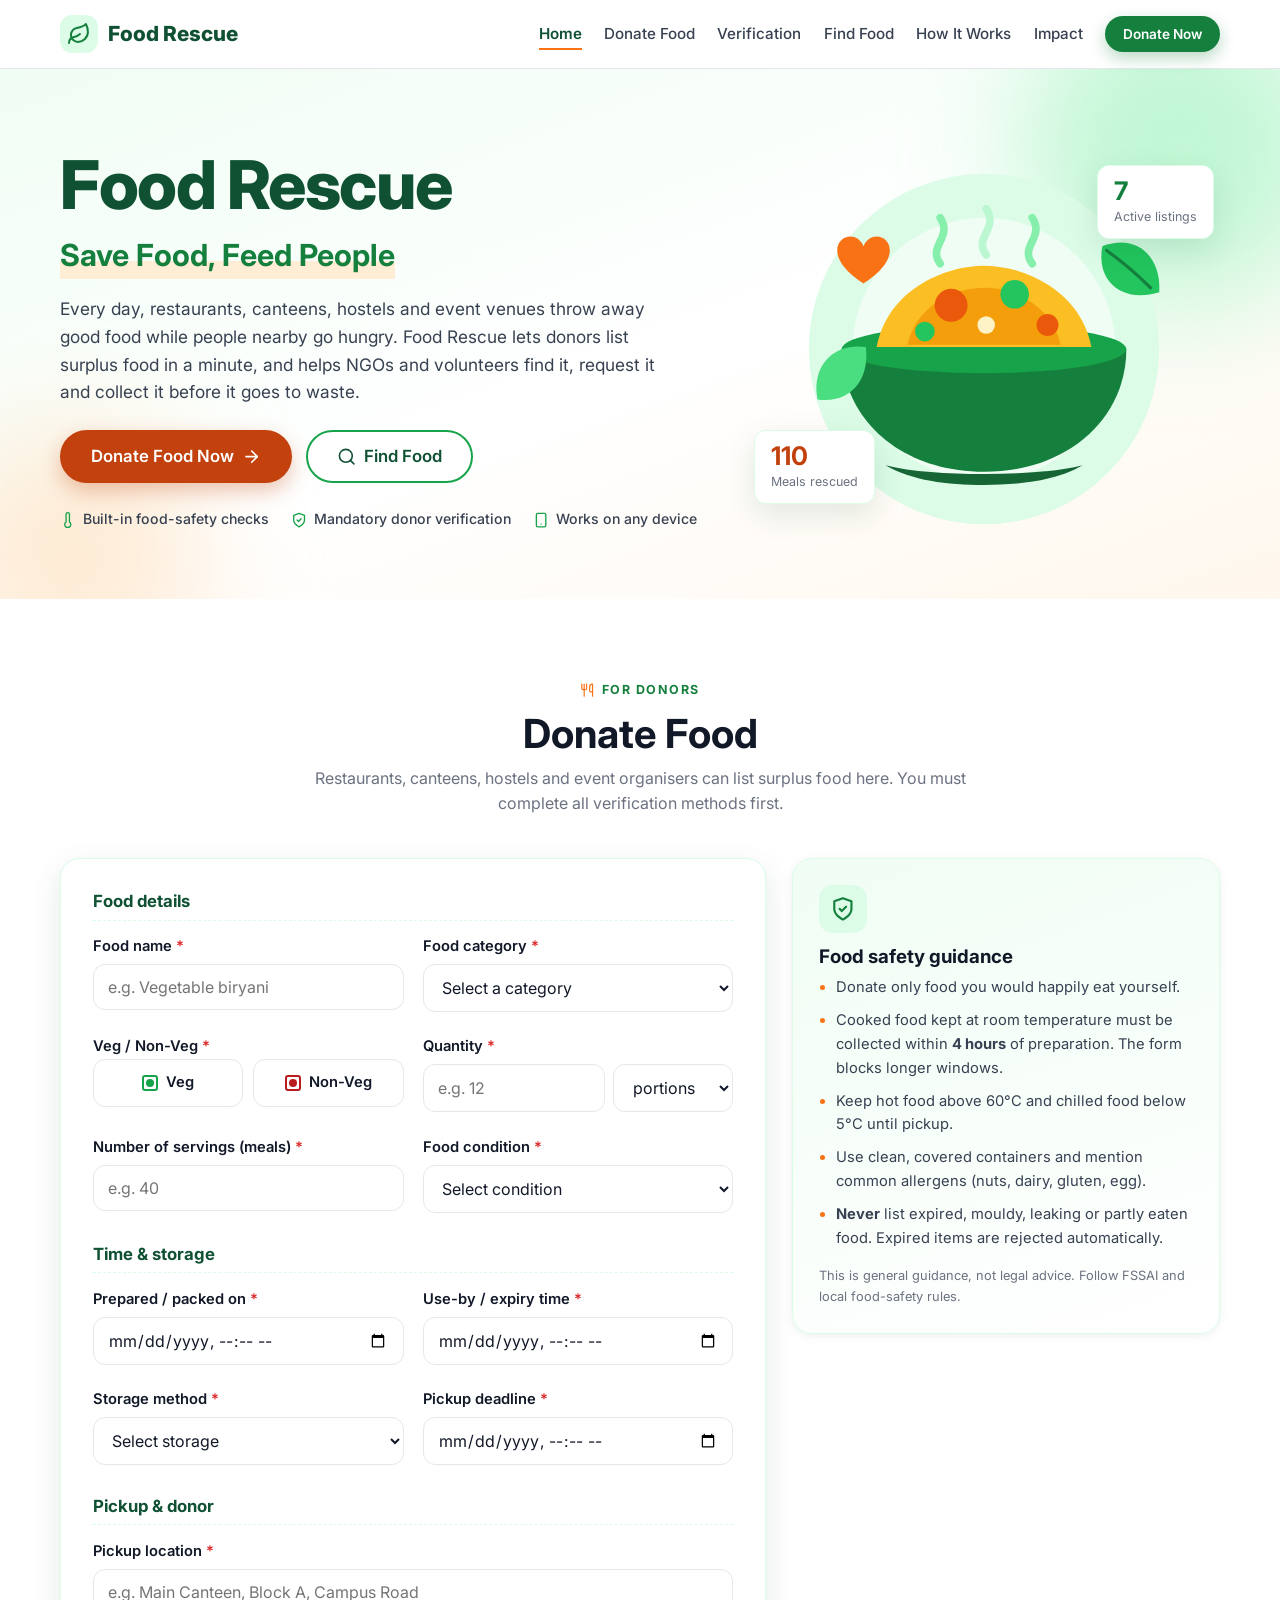
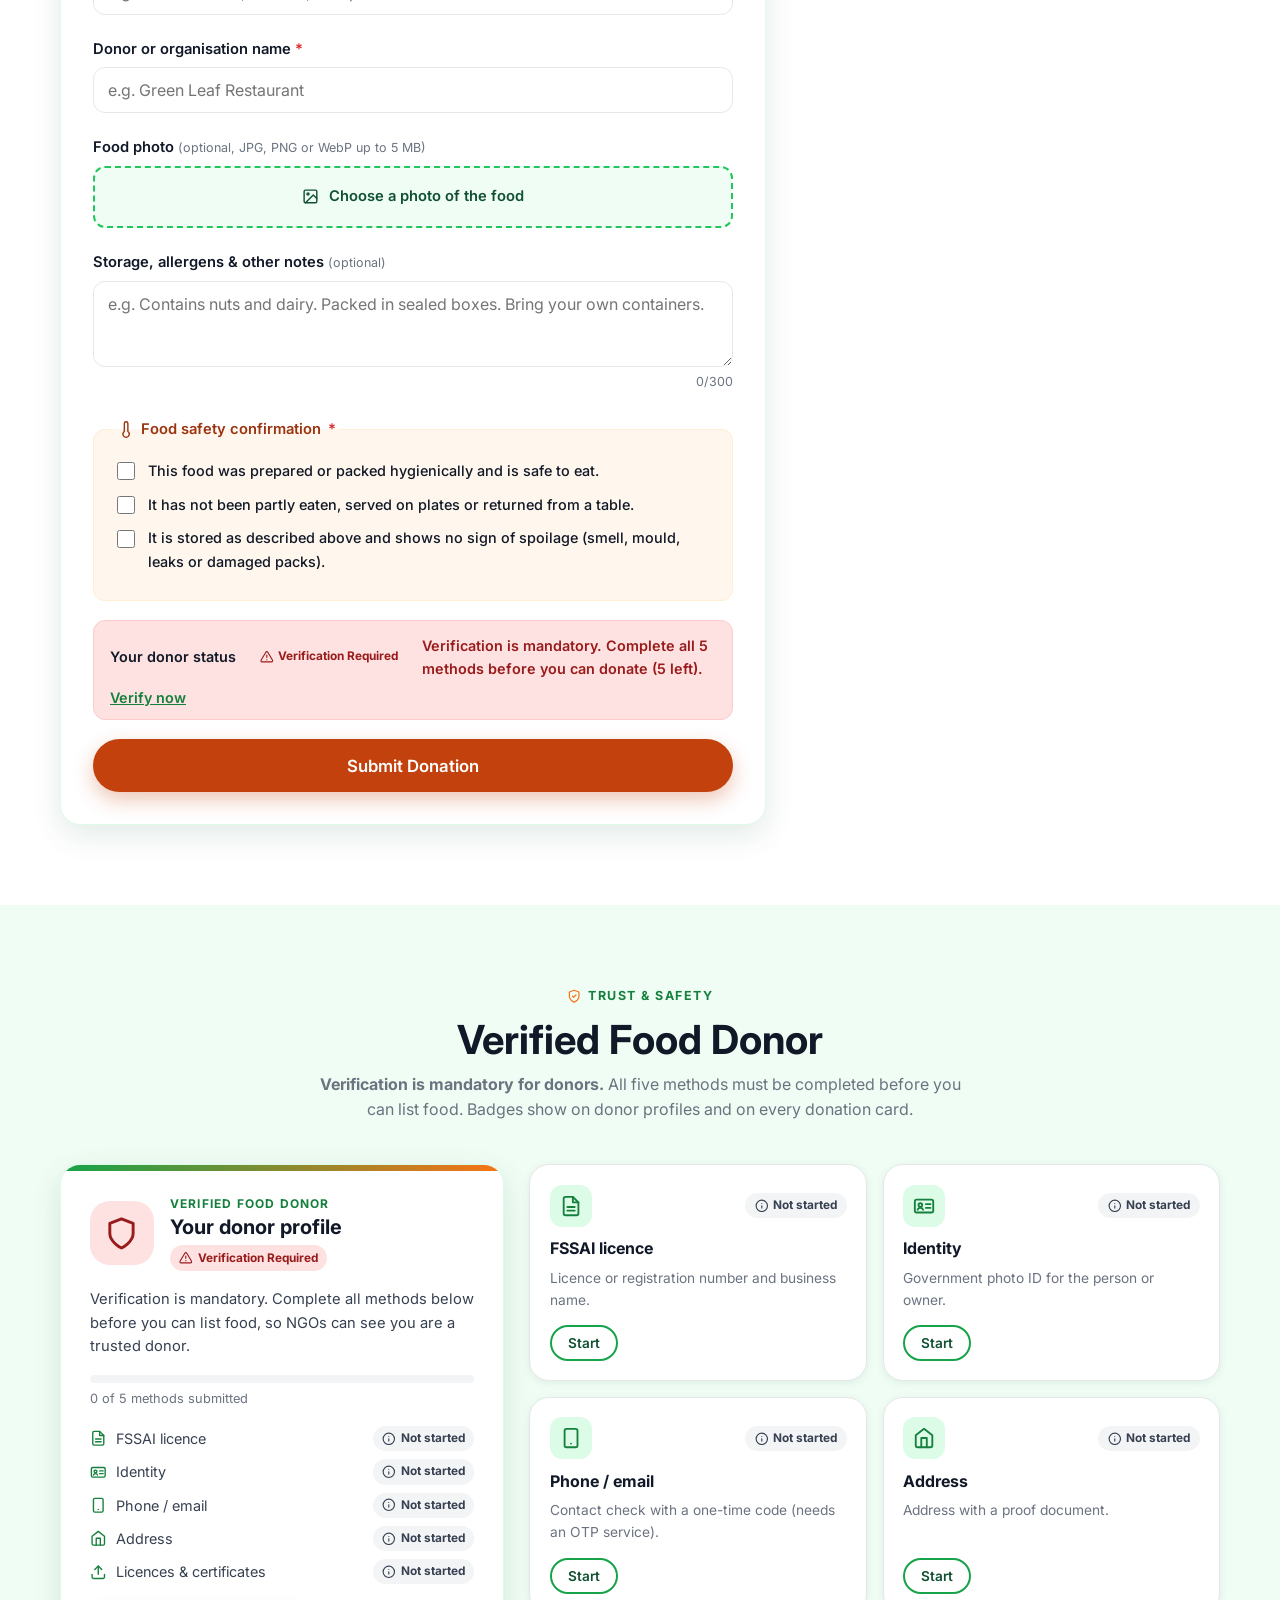
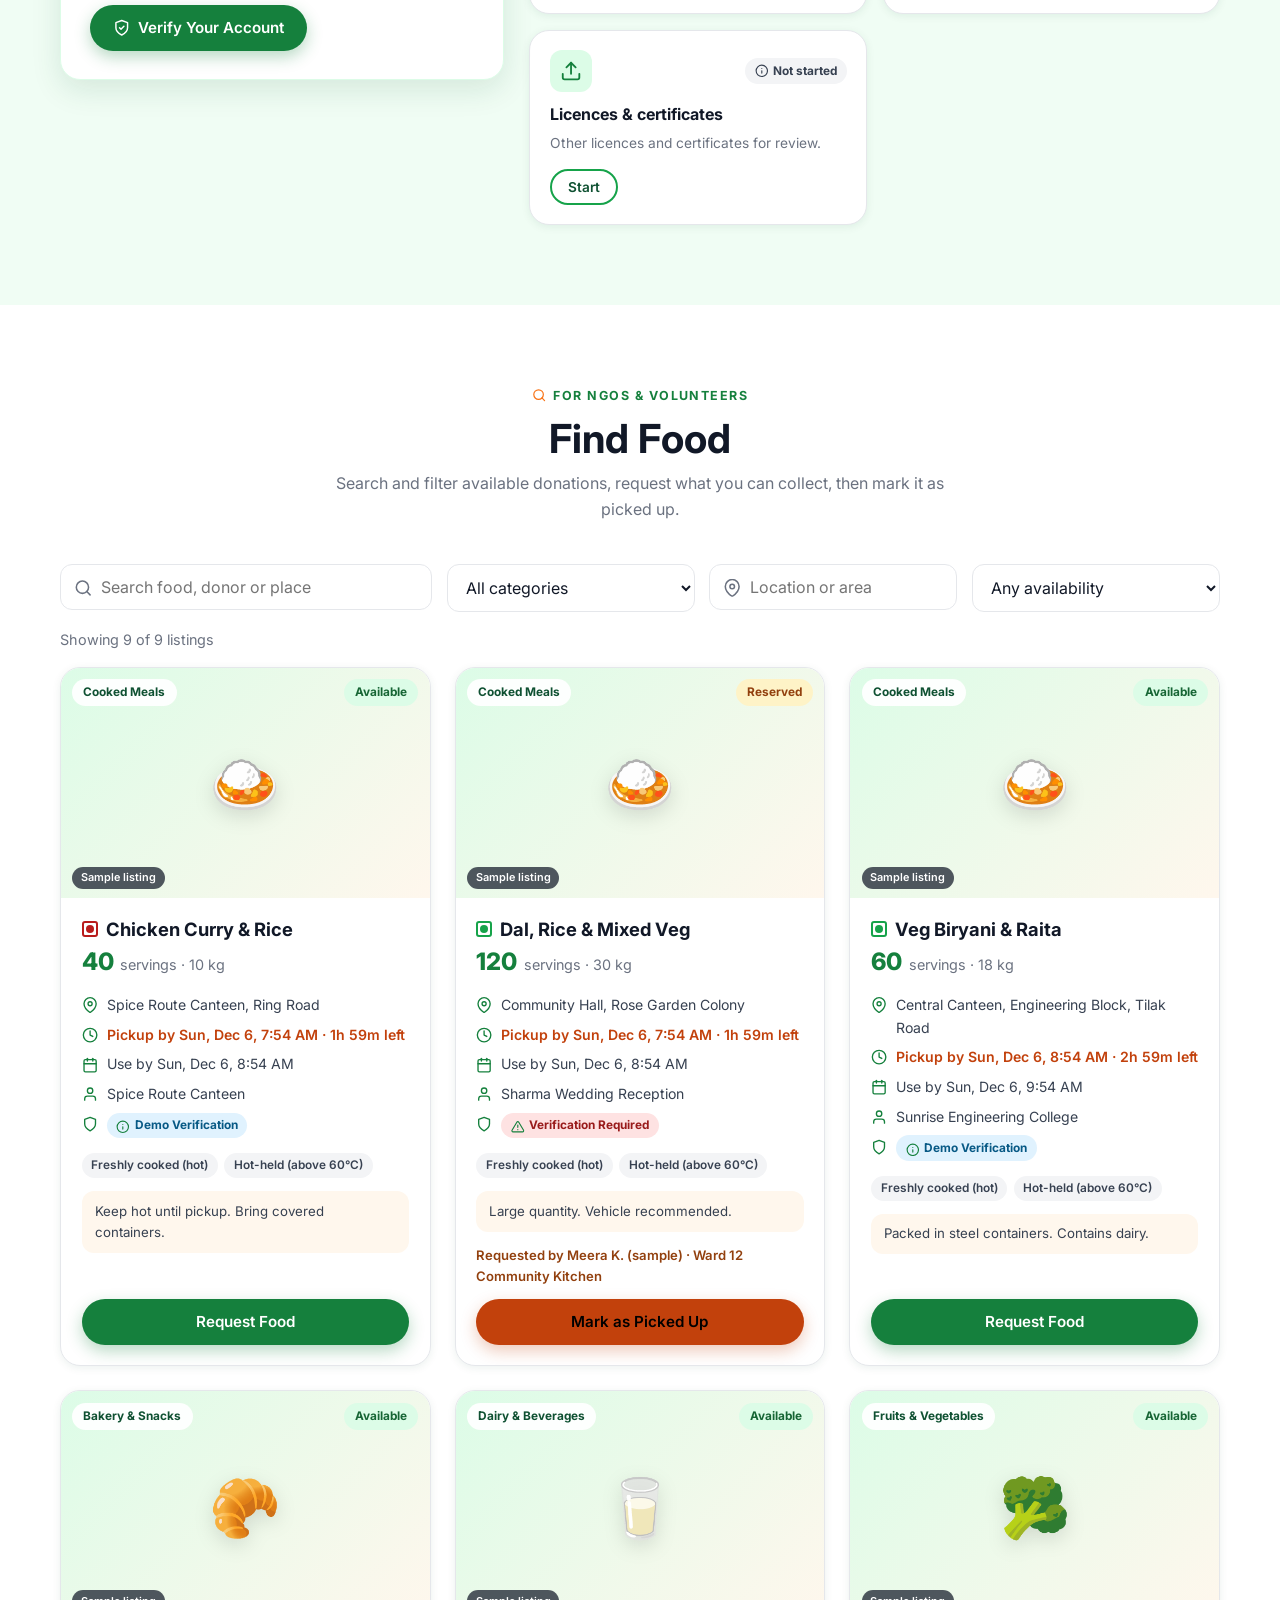
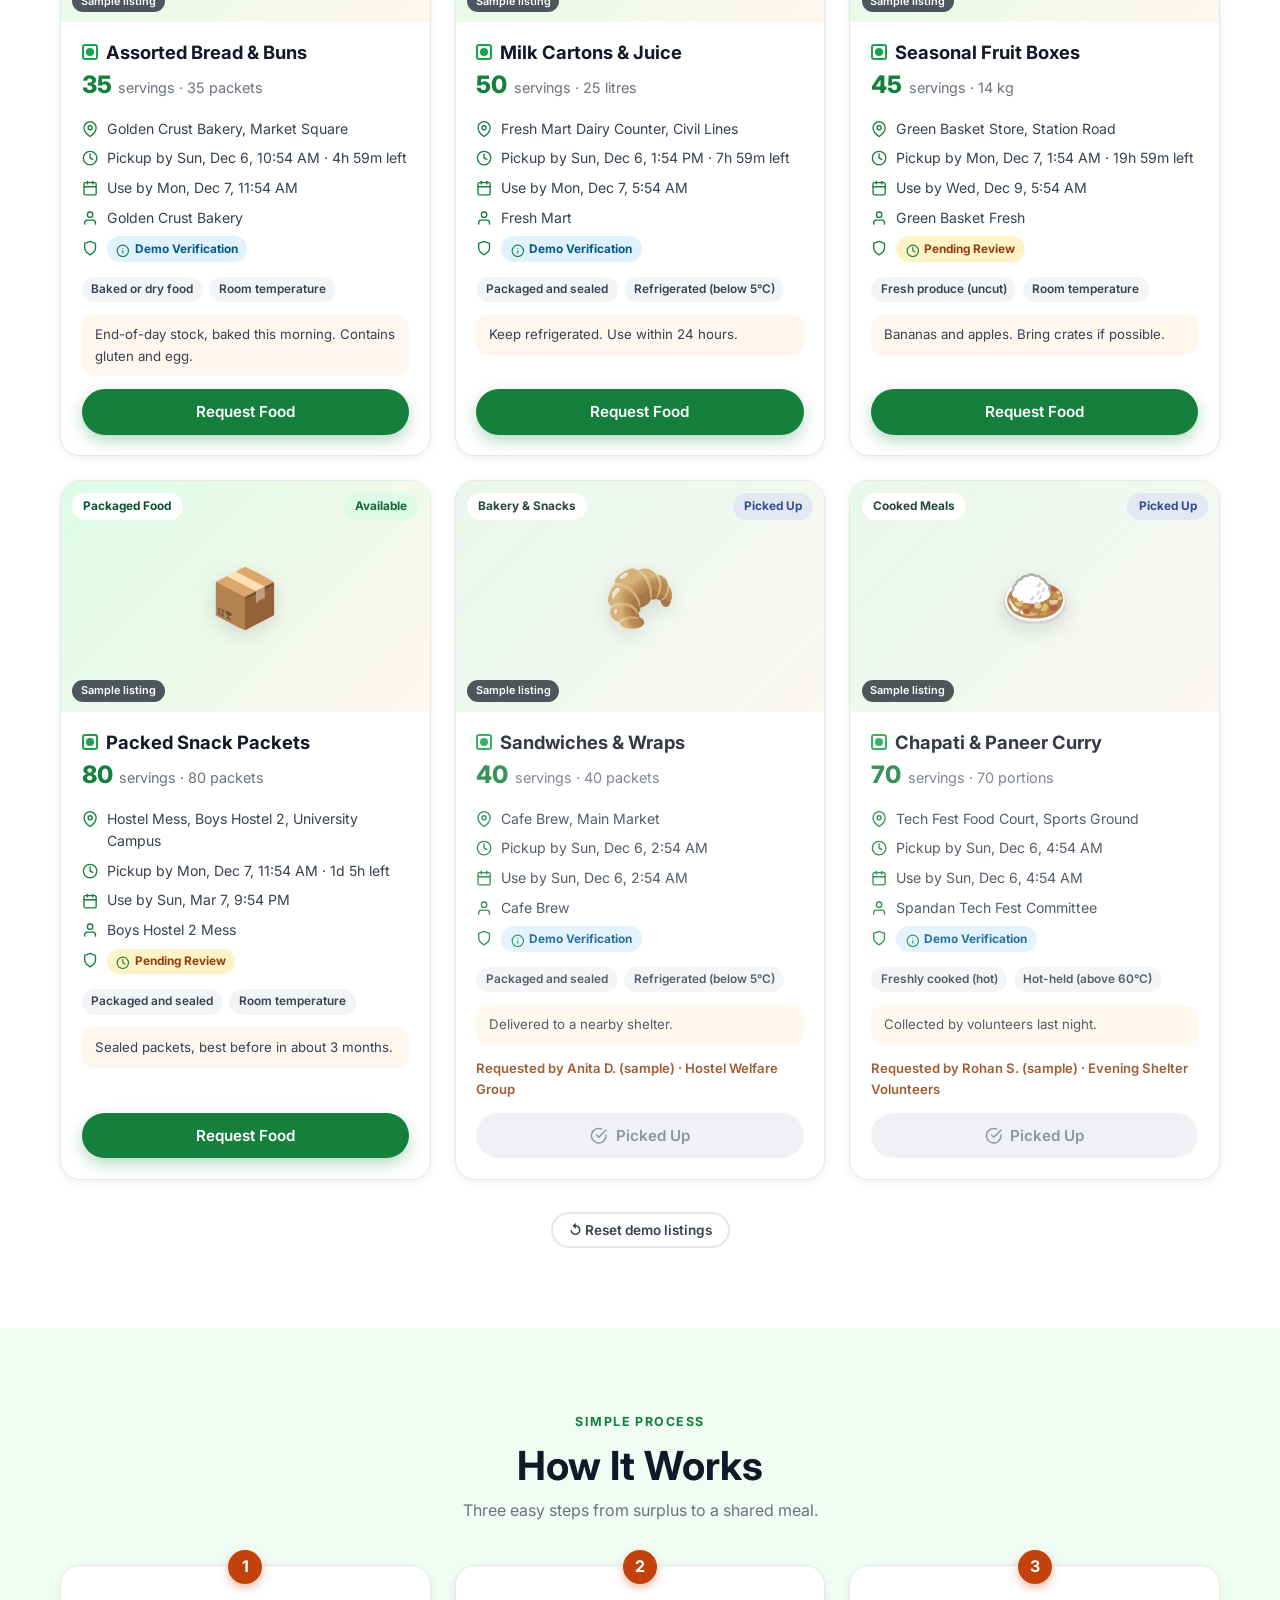
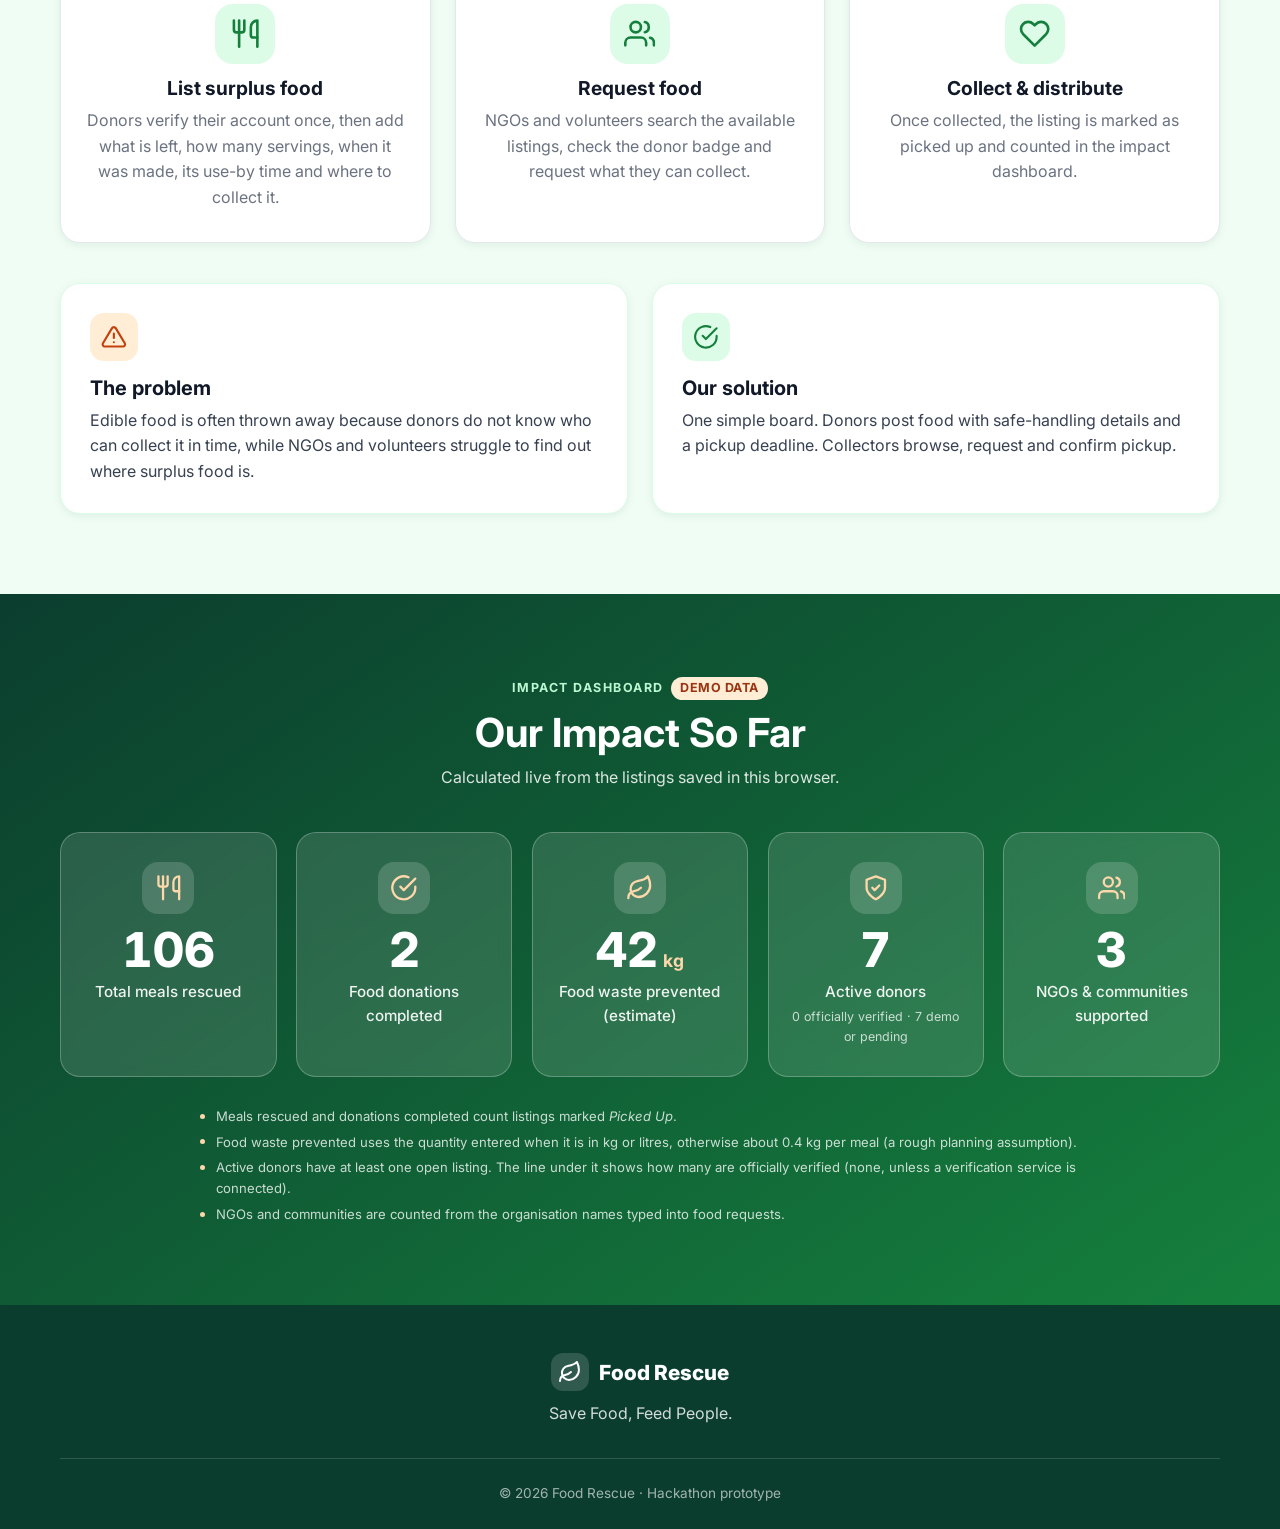
==== commit 16f29b42: "Add files via upload" ====
--- a/index.html
+++ b/index.html
@@ -96,7 +96,7 @@
           </div>
           <ul class="trust-row" aria-label="Highlights">
             <li><svg class="icon" aria-hidden="true"><use href="#i-thermometer"></use></svg> Built-in food-safety checks</li>
-            <li><svg class="icon" aria-hidden="true"><use href="#i-shield-check"></use></svg> Multi-method donor verification</li>
+            <li><svg class="icon" aria-hidden="true"><use href="#i-shield-check"></use></svg> Mandatory donor verification</li>
             <li><svg class="icon" aria-hidden="true"><use href="#i-smartphone"></use></svg> Works on any device</li>
           </ul>
         </div>
@@ -148,7 +148,7 @@
         <header class="section-head reveal">
           <span class="eyebrow"><svg class="icon" aria-hidden="true"><use href="#i-utensils"></use></svg> For donors</span>
           <h2 id="donateTitle">Donate Food</h2>
-          <p>Restaurants, canteens, hostels and event organisers can list surplus food here. It takes about a minute.</p>
+          <p>Restaurants, canteens, hostels and event organisers can list surplus food here. You must complete all verification methods first.</p>
         </header>
 
         <div class="donate-layout">
@@ -332,7 +332,7 @@
         <header class="section-head reveal">
           <span class="eyebrow"><svg class="icon" aria-hidden="true"><use href="#i-shield-check"></use></svg> Trust &amp; safety</span>
           <h2 id="verifyTitle">Verified Food Donor</h2>
-          <p>Donors and NGOs can submit several kinds of proof. Badges show on donor profiles and on every donation card.</p>
+          <p><strong>Verification is mandatory for donors.</strong> All five methods must be completed before you can list food. Badges show on donor profiles and on every donation card.</p>
         </header>
 
         <div class="verify-layout">
@@ -412,7 +412,7 @@
             <span class="step-num">1</span>
             <div class="step-icon" aria-hidden="true"><svg class="icon"><use href="#i-utensils"></use></svg></div>
             <h3>List surplus food</h3>
-            <p>Donors add what is left, how many servings, when it was made, its use-by time and where to collect it.</p>
+            <p>Donors verify their account once, then add what is left, how many servings, when it was made, its use-by time and where to collect it.</p>
           </li>
           <li class="step-card reveal">
             <span class="step-num">2</span>
@@ -514,7 +514,7 @@
     <div class="dialog-head">
       <div>
         <h2 id="verifyDialogTitle">Verify Your Account</h2>
-        <p>Choose any method. Each one is saved as <strong>Pending Review</strong> in this demo.</p>
+        <p>Verification is <strong>mandatory</strong> to donate food. Complete <strong>all five methods</strong> below. Each one is saved as <strong>Pending Review</strong> in this demo.</p>
       </div>
       <button type="button" class="icon-btn" data-close-dialog aria-label="Close verification form">
         <svg class="icon" aria-hidden="true"><use href="#i-x"></use></svg>
@@ -586,46 +586,7 @@
         </form>
       </details>
 
-      <!-- 3. NGO -->
-      <details class="v-panel" data-method="ngo">
-        <summary>
-          <svg class="icon" aria-hidden="true"><use href="#i-users"></use></svg>
-          <span class="v-title">NGO registration (for NGOs)</span>
-          <span data-method-badge="ngo"></span>
-        </summary>
-        <form data-method="ngo" novalidate>
-          <p class="v-help">NGOs can submit their registration number and supporting documents. A reviewer would check these against the registrar's records.</p>
-          <div class="field">
-            <label for="ngoName">NGO name <span class="req" aria-hidden="true">*</span></label>
-            <input type="text" id="ngoName" name="ngoName" maxlength="80" autocomplete="organization" />
-            <small class="error"></small>
-          </div>
-          <div class="field">
-            <label for="ngoType">Registration type <span class="req" aria-hidden="true">*</span></label>
-            <select id="ngoType" name="ngoType">
-              <option value="">Select type</option>
-              <option>Society</option>
-              <option>Trust</option>
-              <option>Section 8 company</option>
-              <option>Other</option>
-            </select>
-            <small class="error"></small>
-          </div>
-          <div class="field">
-            <label for="ngoReg">Registration number <span class="req" aria-hidden="true">*</span></label>
-            <input type="text" id="ngoReg" name="ngoReg" maxlength="40" autocomplete="off" />
-            <small class="error"></small>
-          </div>
-          <div class="field">
-            <label for="ngoFile">Registration certificate / documents <span class="req" aria-hidden="true">*</span> <span class="optional">(up to 3 files)</span></label>
-            <input type="file" id="ngoFile" name="ngoFile" accept="application/pdf,image/jpeg,image/png" multiple />
-            <small class="error"></small>
-          </div>
-          <button type="submit" class="btn btn-primary">Submit for review</button>
-        </form>
-      </details>
-
-      <!-- 4. Phone / email -->
+      <!-- 3. Phone / email -->
       <details class="v-panel" data-method="contact">
         <summary>
           <svg class="icon" aria-hidden="true"><use href="#i-smartphone"></use></svg>
@@ -657,7 +618,7 @@
         </form>
       </details>
 
-      <!-- 5. Address -->
+      <!-- 4. Address -->
       <details class="v-panel" data-method="address">
         <summary>
           <svg class="icon" aria-hidden="true"><use href="#i-home"></use></svg>
@@ -696,7 +657,7 @@
         </form>
       </details>
 
-      <!-- 6. Documents -->
+      <!-- 5. Documents -->
       <details class="v-panel" data-method="documents">
         <summary>
           <svg class="icon" aria-hidden="true"><use href="#i-upload"></use></svg>
--- a/style.css
+++ b/style.css
@@ -316,6 +316,8 @@
   font-size: 0.9rem;
 }
 .donor-status-label { font-weight: 600; color: var(--gray-900); }
+.donor-status.is-required { background: var(--red-100); border-color: #fecaca; }
+.donor-status-note { flex: 1 1 14rem; font-weight: 600; color: var(--red-800); }
 
 .form-success {
   display: flex; align-items: center; gap: 0.6rem; margin-bottom: 1.2rem; padding: 0.8rem 1rem;
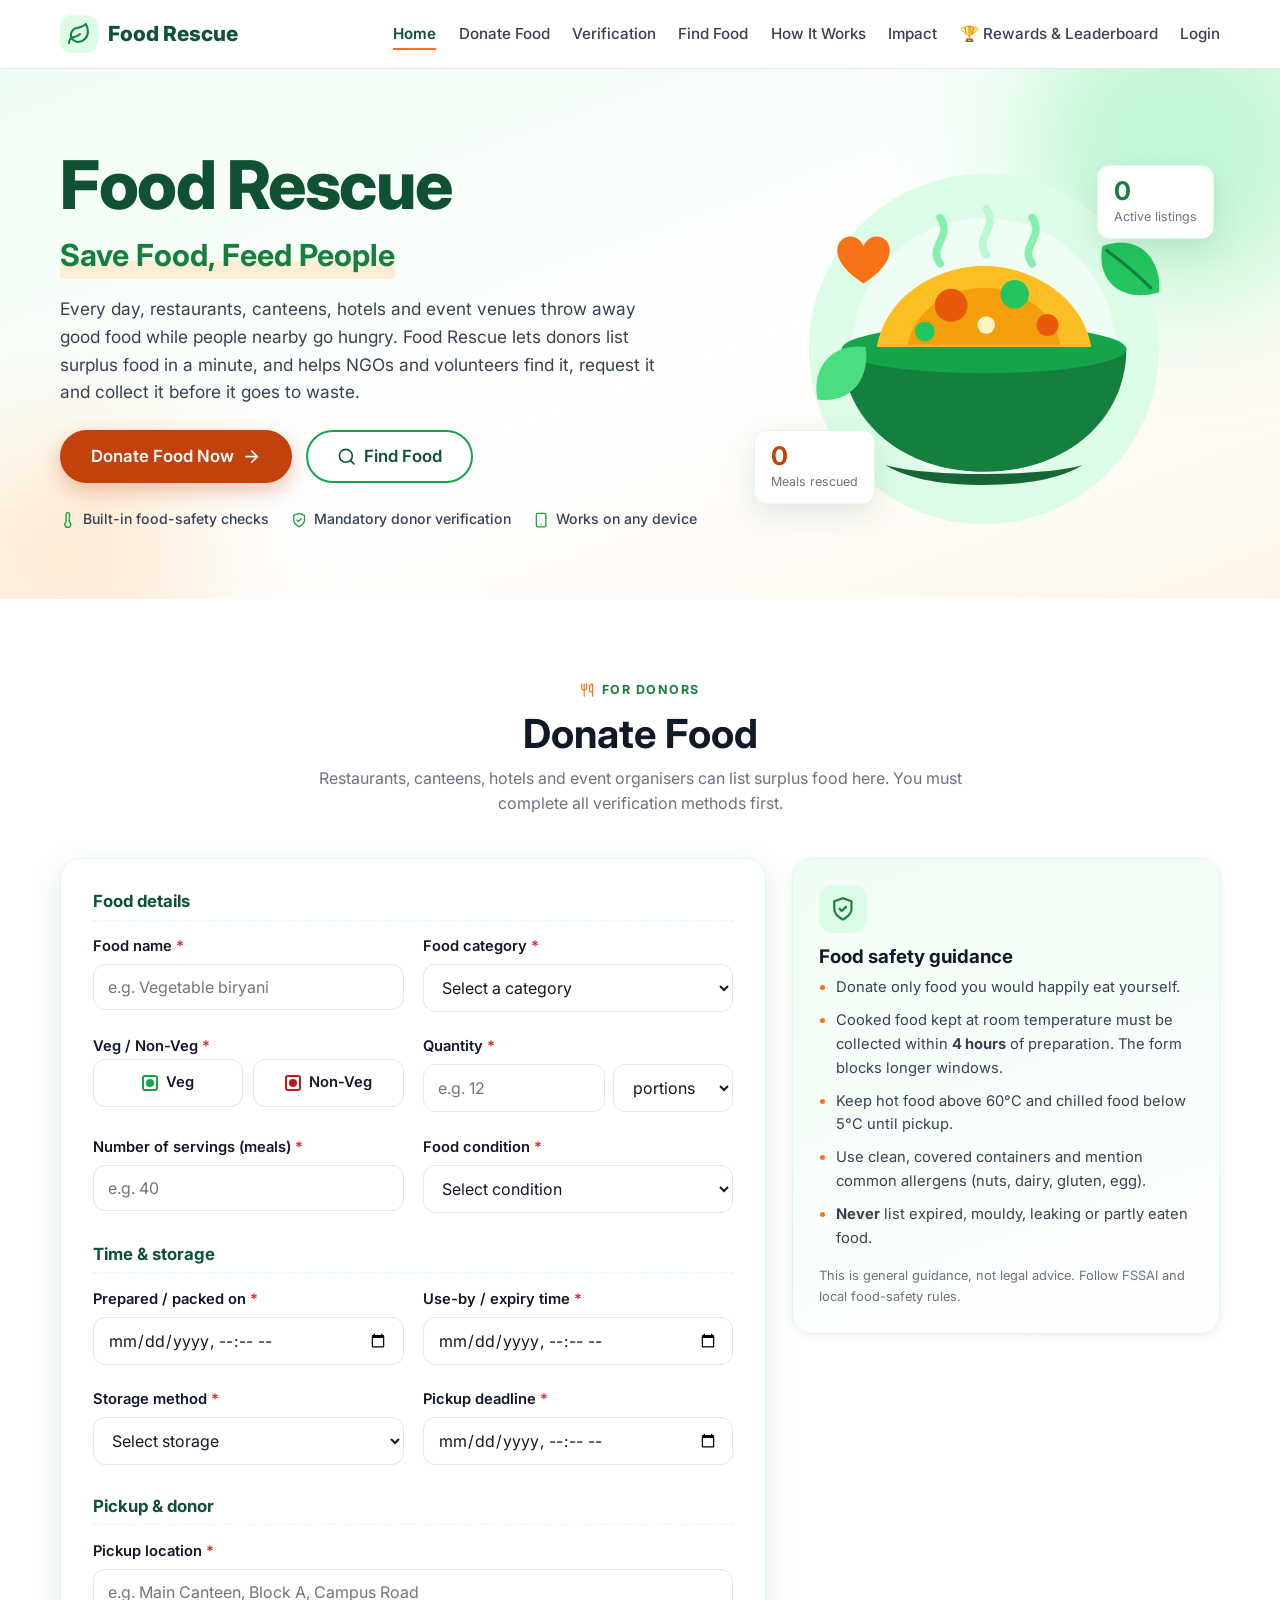
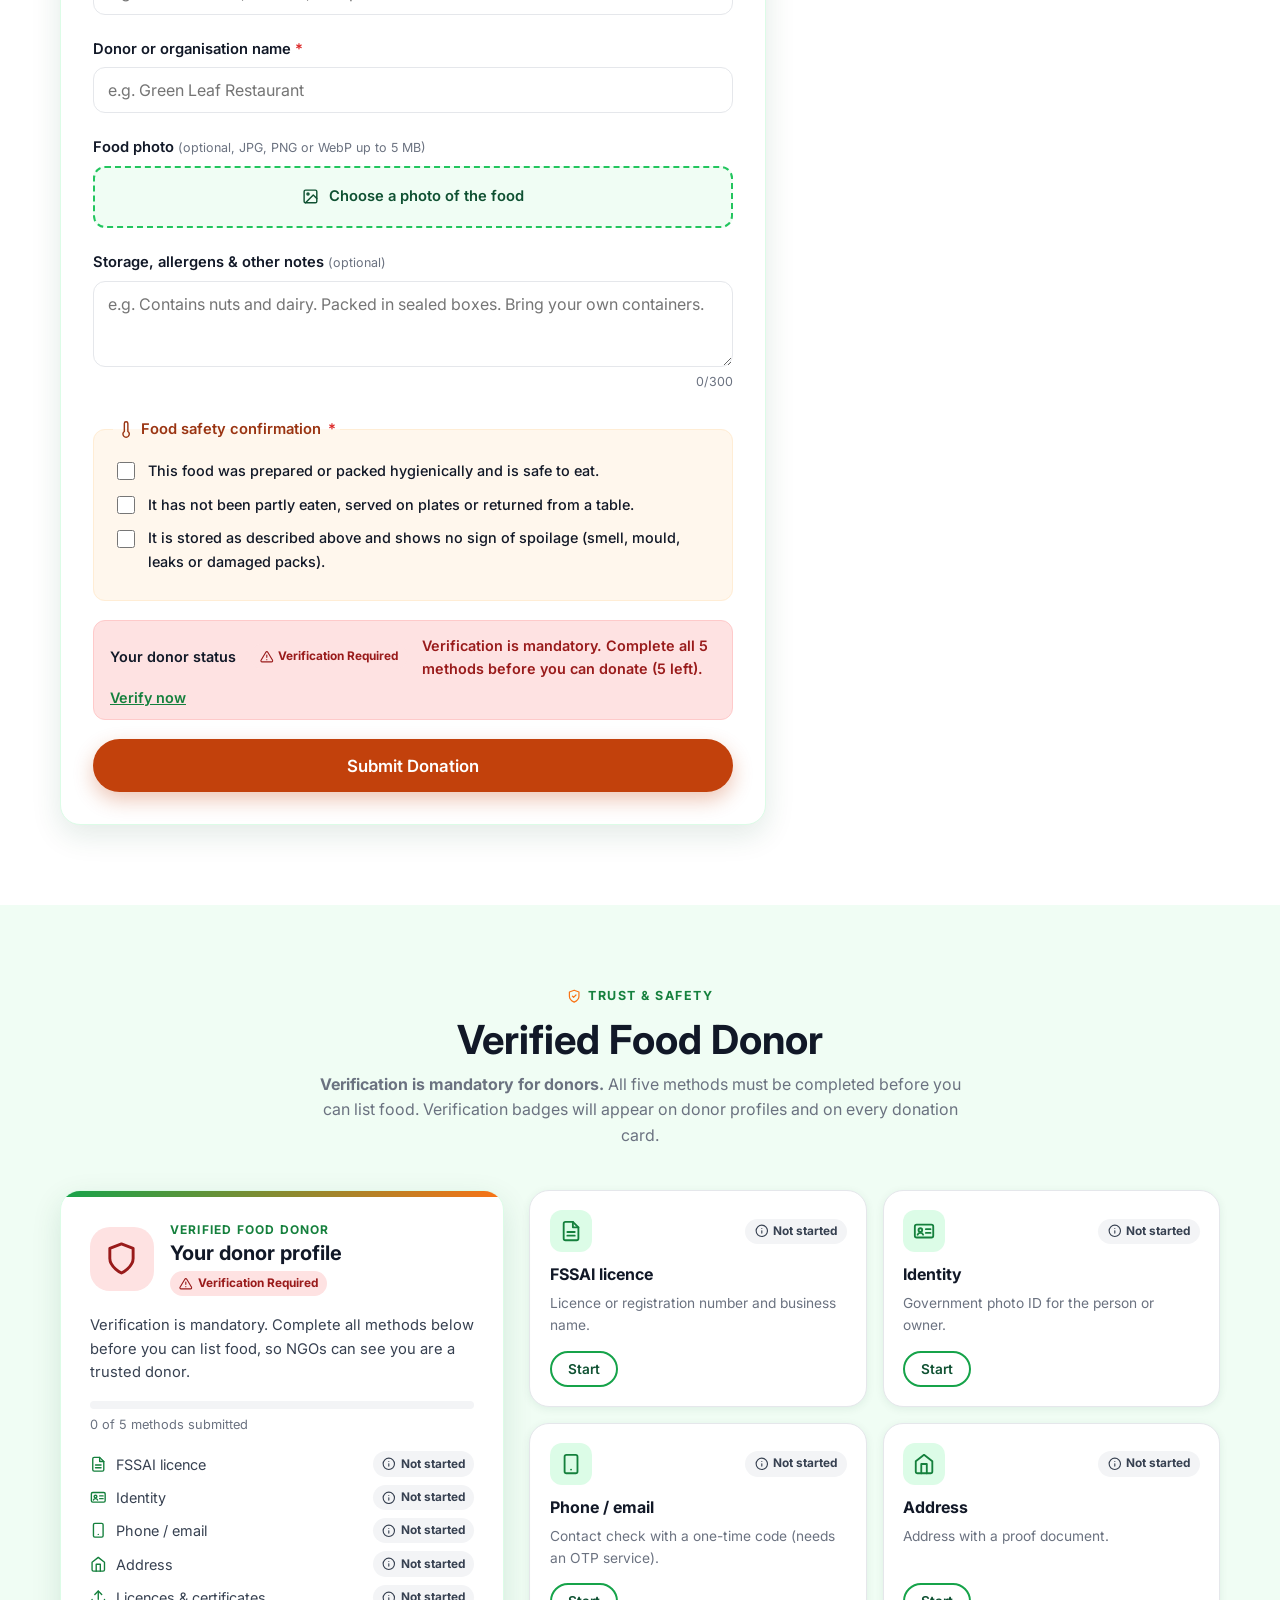
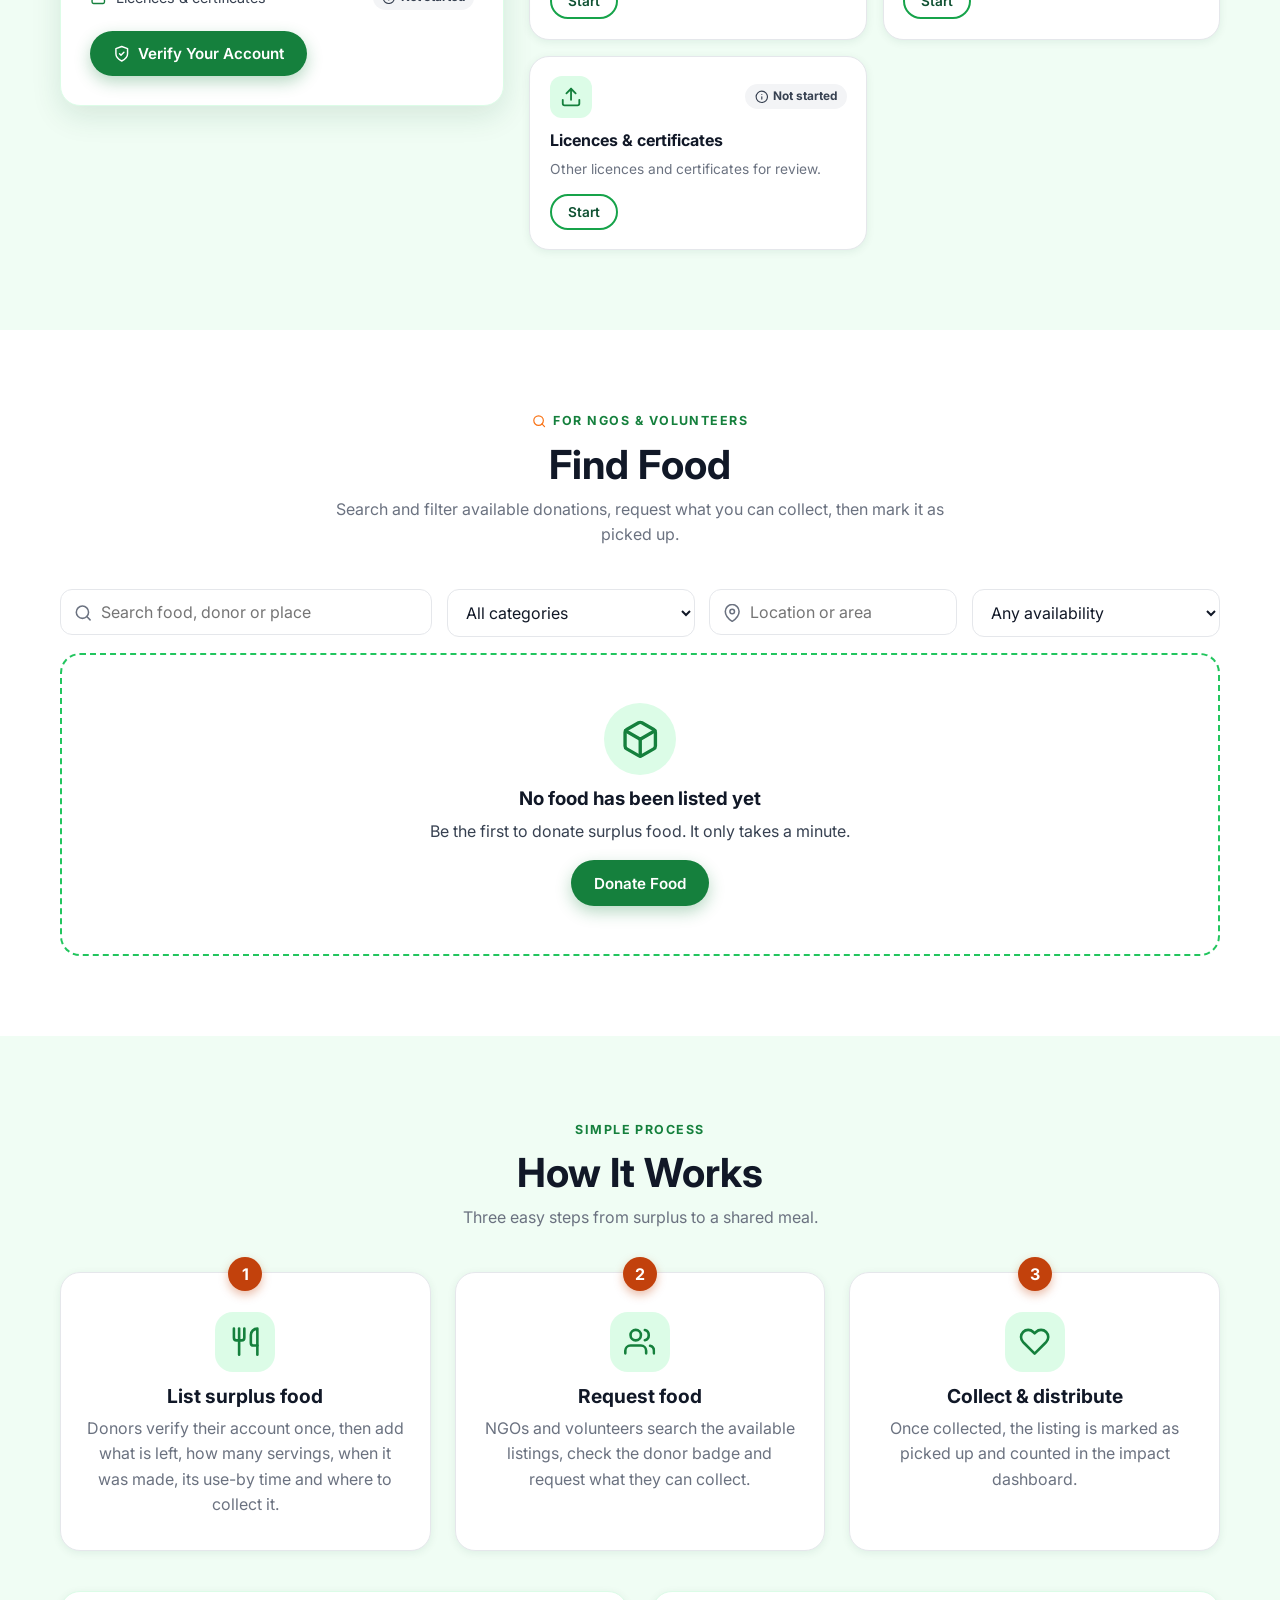
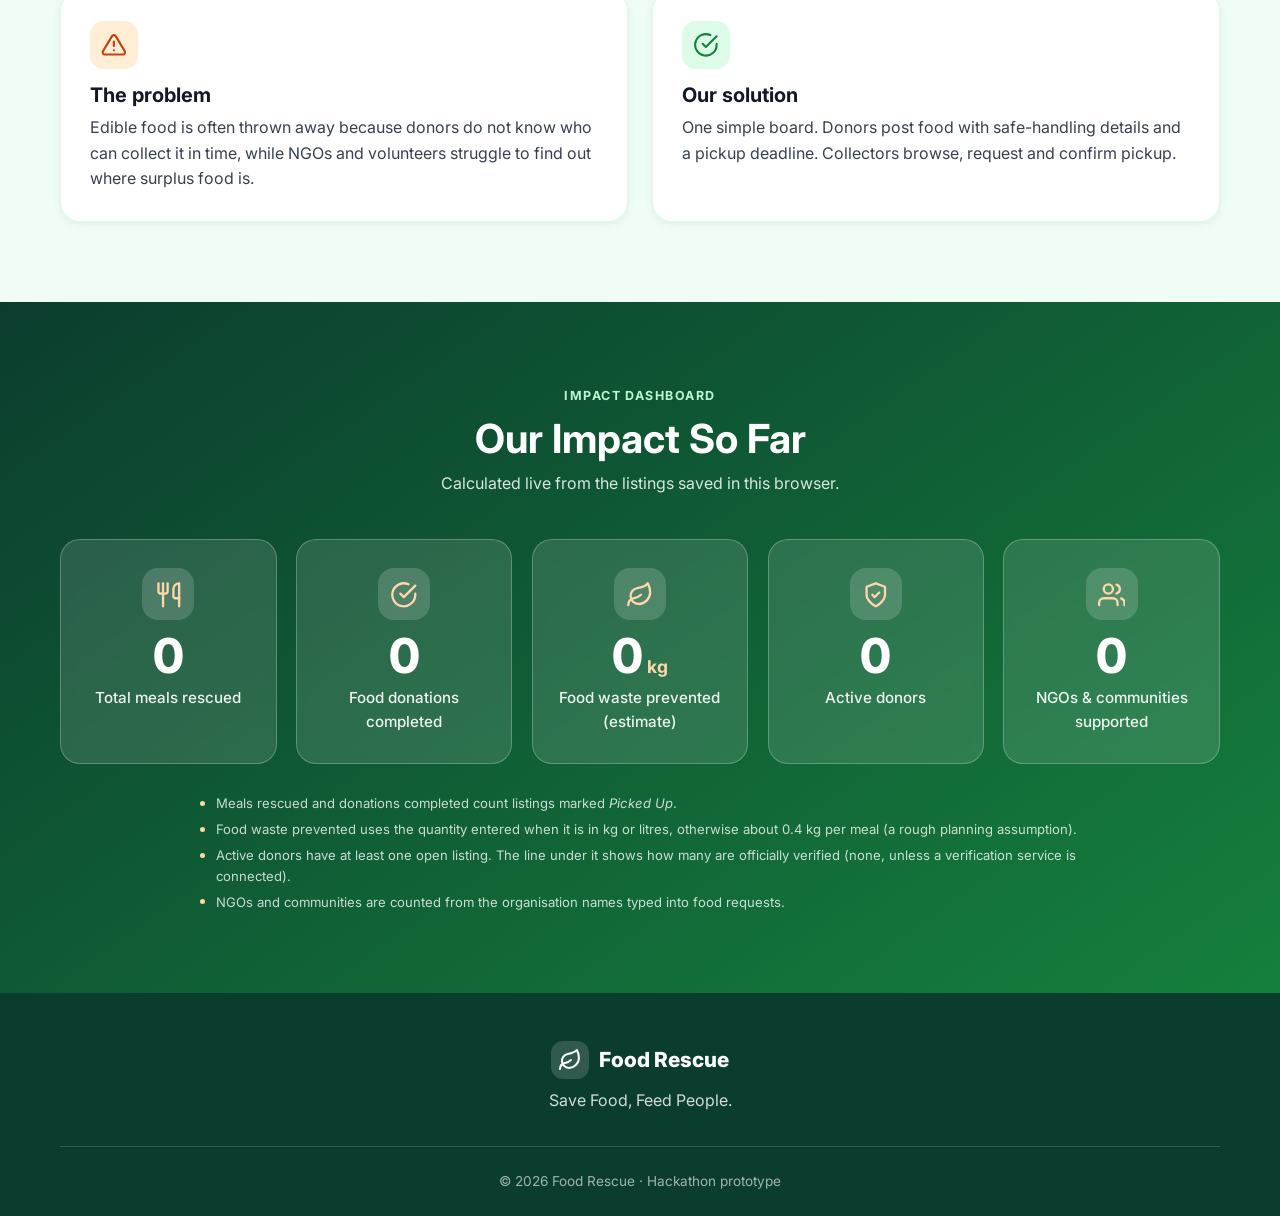
==== commit ebd01975: "Add files via upload" ====
--- a/index.html
+++ b/index.html
@@ -12,6 +12,7 @@
   <link rel="preconnect" href="https://fonts.gstatic.com" crossorigin />
   <link href="https://fonts.googleapis.com/css2?family=Inter:wght@400;500;600;700;800&display=swap" rel="stylesheet" />
 
+  <link rel="icon" href="data:image/svg+xml,%3Csvg xmlns=%27http://www.w3.org/2000/svg%27 viewBox=%270 0 100 100%27%3E%3Ctext y=%27.9em%27 font-size=%2790%27%3E%F0%9F%8C%BF%3C/text%3E%3C/svg%3E" />
   <link rel="stylesheet" href="style.css" />
   <noscript><style>.reveal { opacity: 1; transform: none; }</style></noscript>
 </head>
@@ -68,7 +69,9 @@
         <a href="#find">Find Food</a>
         <a href="#how">How It Works</a>
         <a href="#impact">Impact</a>
-        <a href="#donate" class="btn btn-primary btn-sm nav-cta">Donate Now</a>
+        <a href="rewards.html" class="nav-trophy" aria-label="Rewards and Leaderboard (opens a new page)"><span class="trophy-ic" aria-hidden="true">🏆</span> Rewards &amp; Leaderboard</a>
+        <a href="login.html">Login</a>
+        <!-- <a href="#donate" class="btn btn-primary btn-sm nav-cta">Donate Now</a> -->
       </nav>
     </div>
   </header>
@@ -84,7 +87,7 @@
           <h1 id="heroTitle">Food Rescue</h1>
           <p class="tagline">Save Food, Feed People</p>
           <p class="hero-desc">
-            Every day, restaurants, canteens, hostels and event venues throw away good food while people
+            Every day, restaurants, canteens, hotels and event venues throw away good food while people
             nearby go hungry. Food Rescue lets donors list surplus food in a minute, and helps NGOs and
             volunteers find it, request it and collect it before it goes to waste.
           </p>
@@ -101,7 +104,7 @@
           </ul>
         </div>
 
-        <div class="hero-visual reveal" aria-label="Live summary">
+        <div class="hero-visual reveal" role="group" aria-label="Live summary">
           <!-- Food bowl illustration -->
           <svg viewBox="0 0 420 360" role="img" aria-label="Illustration of a bowl of food with leaves and a heart">
             <circle cx="210" cy="190" r="160" fill="#dcfce7"/>
@@ -148,7 +151,7 @@
         <header class="section-head reveal">
           <span class="eyebrow"><svg class="icon" aria-hidden="true"><use href="#i-utensils"></use></svg> For donors</span>
           <h2 id="donateTitle">Donate Food</h2>
-          <p>Restaurants, canteens, hostels and event organisers can list surplus food here. You must complete all verification methods first.</p>
+          <p>Restaurants, canteens, hotels and event organisers can list surplus food here. You must complete all verification methods first.</p>
         </header>
 
         <div class="donate-layout">
@@ -199,8 +202,8 @@
                     <option value="kg">kg</option>
                     <option value="litres">litres</option>
                     <option value="packets">packets</option>
-                    <option value="trays">plates</option>
-                    <option value="trays">bottles</option>
+                    <option value="plates">plates</option>
+                    <option value="bottles">bottles</option>
                   </select>
                 </div>
                 <small class="error"></small>
@@ -263,7 +266,7 @@
             <div class="form-grid">
               <div class="field full">
                 <label for="location">Pickup location <span class="req" aria-hidden="true">*</span></label>
-                <input type="text" id="location" name="location" placeholder="e.g. Main Canteen, Block A, Campus Road" maxlength="100" autocomplete="street-address" required />
+                <input type="text" id="location" name="location" placeholder="e.g. Main Canteen, Block A, Campus Road" maxlength="100" autocomplete="off" required />
                 <small class="error"></small>
               </div>
 
@@ -318,7 +321,7 @@
               <li>Cooked food kept at room temperature must be collected within <strong>4 hours</strong> of preparation. The form blocks longer windows.</li>
               <li>Keep hot food above 60°C and chilled food below 5°C until pickup.</li>
               <li>Use clean, covered containers and mention common allergens (nuts, dairy, gluten, egg).</li>
-              <li><strong>Never</strong> list expired, mouldy, leaking or partly eaten food. Expired items are rejected automatically.</li>
+              <li><strong>Never</strong> list expired, mouldy, leaking or partly eaten food.</li>
             </ul>
             <p class="guide-note">This is general guidance, not legal advice. Follow FSSAI and local food-safety rules.</p>
           </aside>
@@ -332,7 +335,7 @@
         <header class="section-head reveal">
           <span class="eyebrow"><svg class="icon" aria-hidden="true"><use href="#i-shield-check"></use></svg> Trust &amp; safety</span>
           <h2 id="verifyTitle">Verified Food Donor</h2>
-          <p><strong>Verification is mandatory for donors.</strong> All five methods must be completed before you can list food. Badges show on donor profiles and on every donation card.</p>
+          <p><strong>Verification is mandatory for donors.</strong> All five methods must be completed before you can list food. Verification badges will appear on donor profiles and on every donation card.</p>
         </header>
 
         <div class="verify-layout">
@@ -390,10 +393,6 @@
             <button type="button" class="btn btn-outline" id="clearFilters">Clear filters</button>
             <a href="#donate" class="btn btn-primary">Donate Food</a>
           </div>
-        </div>
-
-        <div class="demo-tools">
-          <button type="button" class="btn btn-ghost btn-sm" id="resetDemo">↺ Reset demo listings</button>
         </div>
       </div>
     </section>
@@ -447,7 +446,7 @@
     <section class="section section-green" id="impact" aria-labelledby="impactTitle">
       <div class="container">
         <header class="section-head light reveal">
-          <span class="eyebrow">Impact dashboard <span class="demo-pill">Demo data</span></span>
+          <span class="eyebrow">Impact dashboard</span>
           <h2 id="impactTitle">Our Impact So Far</h2>
           <p>Calculated live from the listings saved in this browser.</p>
         </header>
@@ -722,7 +721,7 @@
   </dialog>
 
   <!-- Toast notifications -->
-  <div class="toast-container" id="toastContainer" aria-live="polite" aria-atomic="false"></div>
+  <div class="toast-container" id="toastContainer" popover="manual" aria-live="polite" aria-atomic="false"></div>
 
   <script src="script.js"></script>
 </body>
--- a/style.css
+++ b/style.css
@@ -601,6 +601,7 @@
   position: fixed; right: 1rem; bottom: 1rem; z-index: 3000;
   display: flex; flex-direction: column; gap: 0.6rem; width: min(380px, calc(100% - 2rem));
 }
+.toast-container[popover] { inset: auto 1rem 1rem auto; margin: 0; padding: 0; border: 0; background: transparent; overflow: visible; height: auto; max-height: none; color: inherit; }
 .toast {
   display: flex; align-items: flex-start; gap: 0.7rem;
   background: var(--white); border-left: 5px solid var(--green-600);
